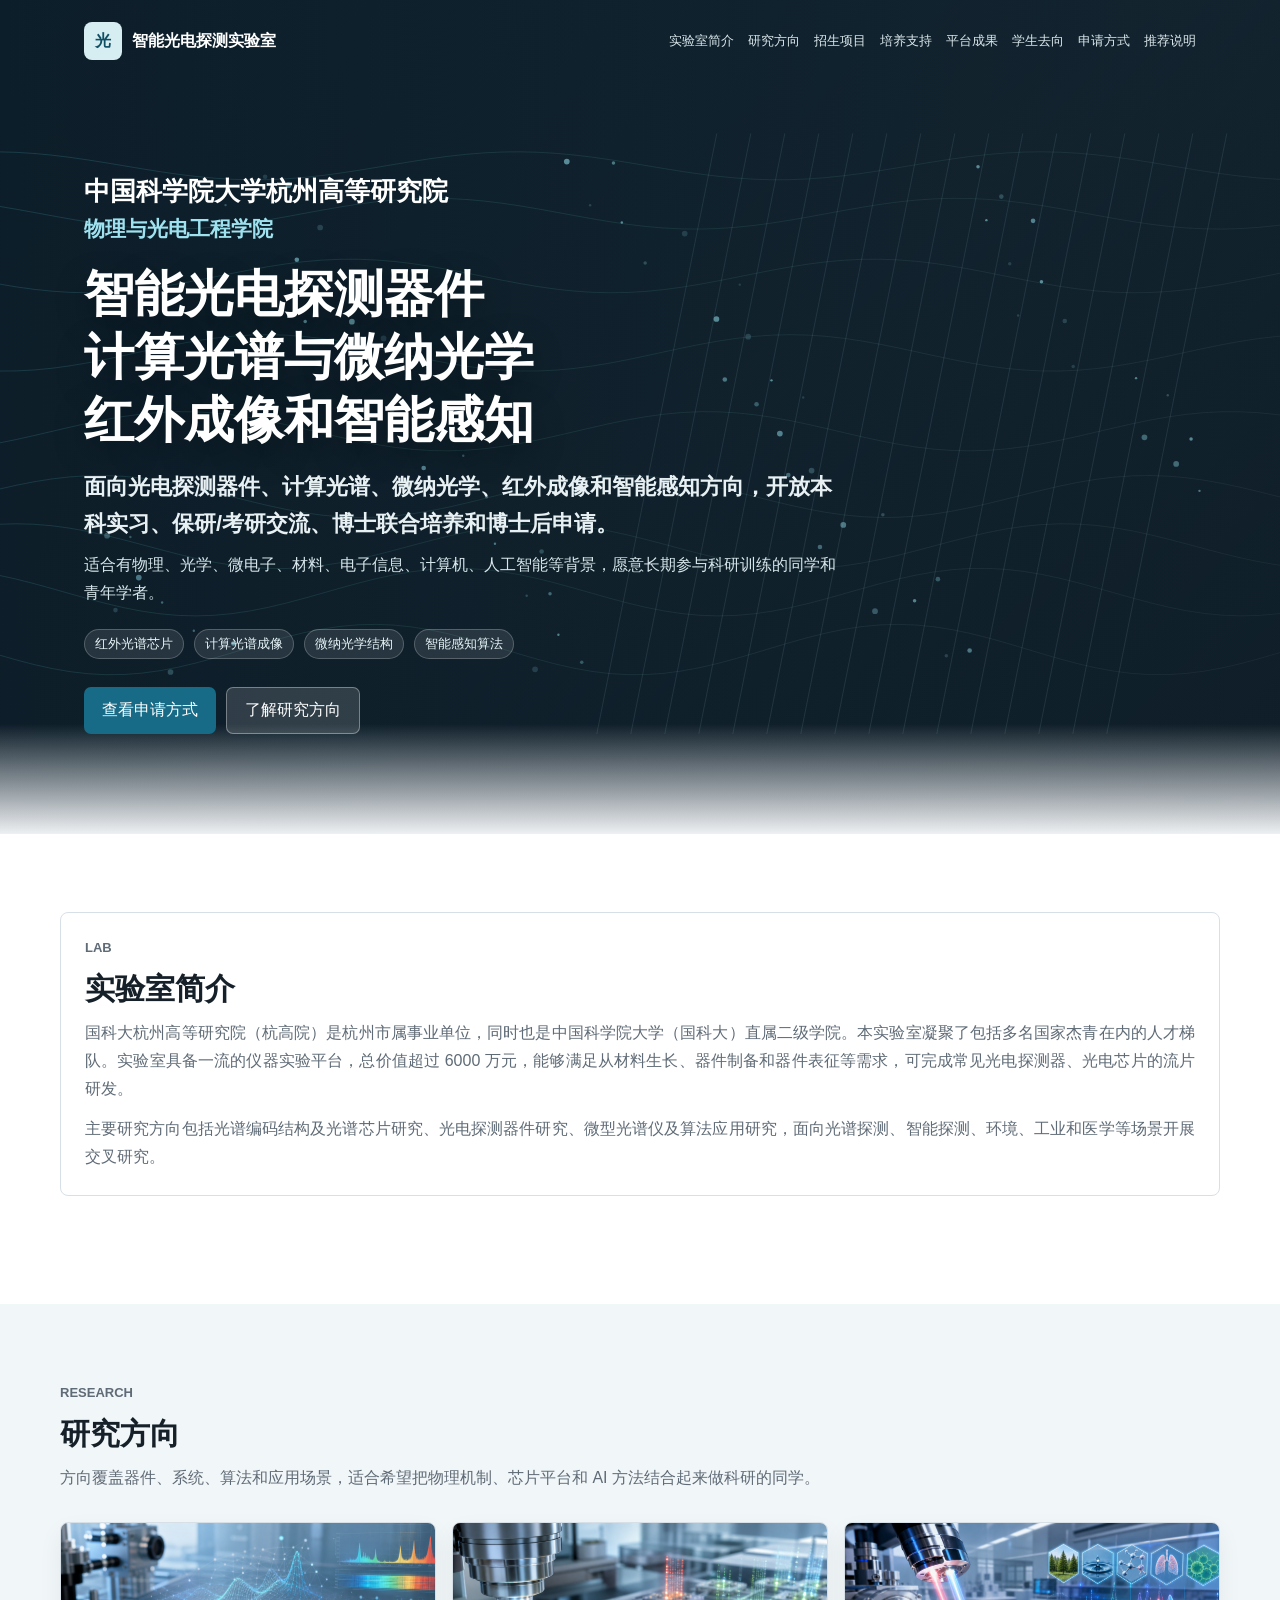
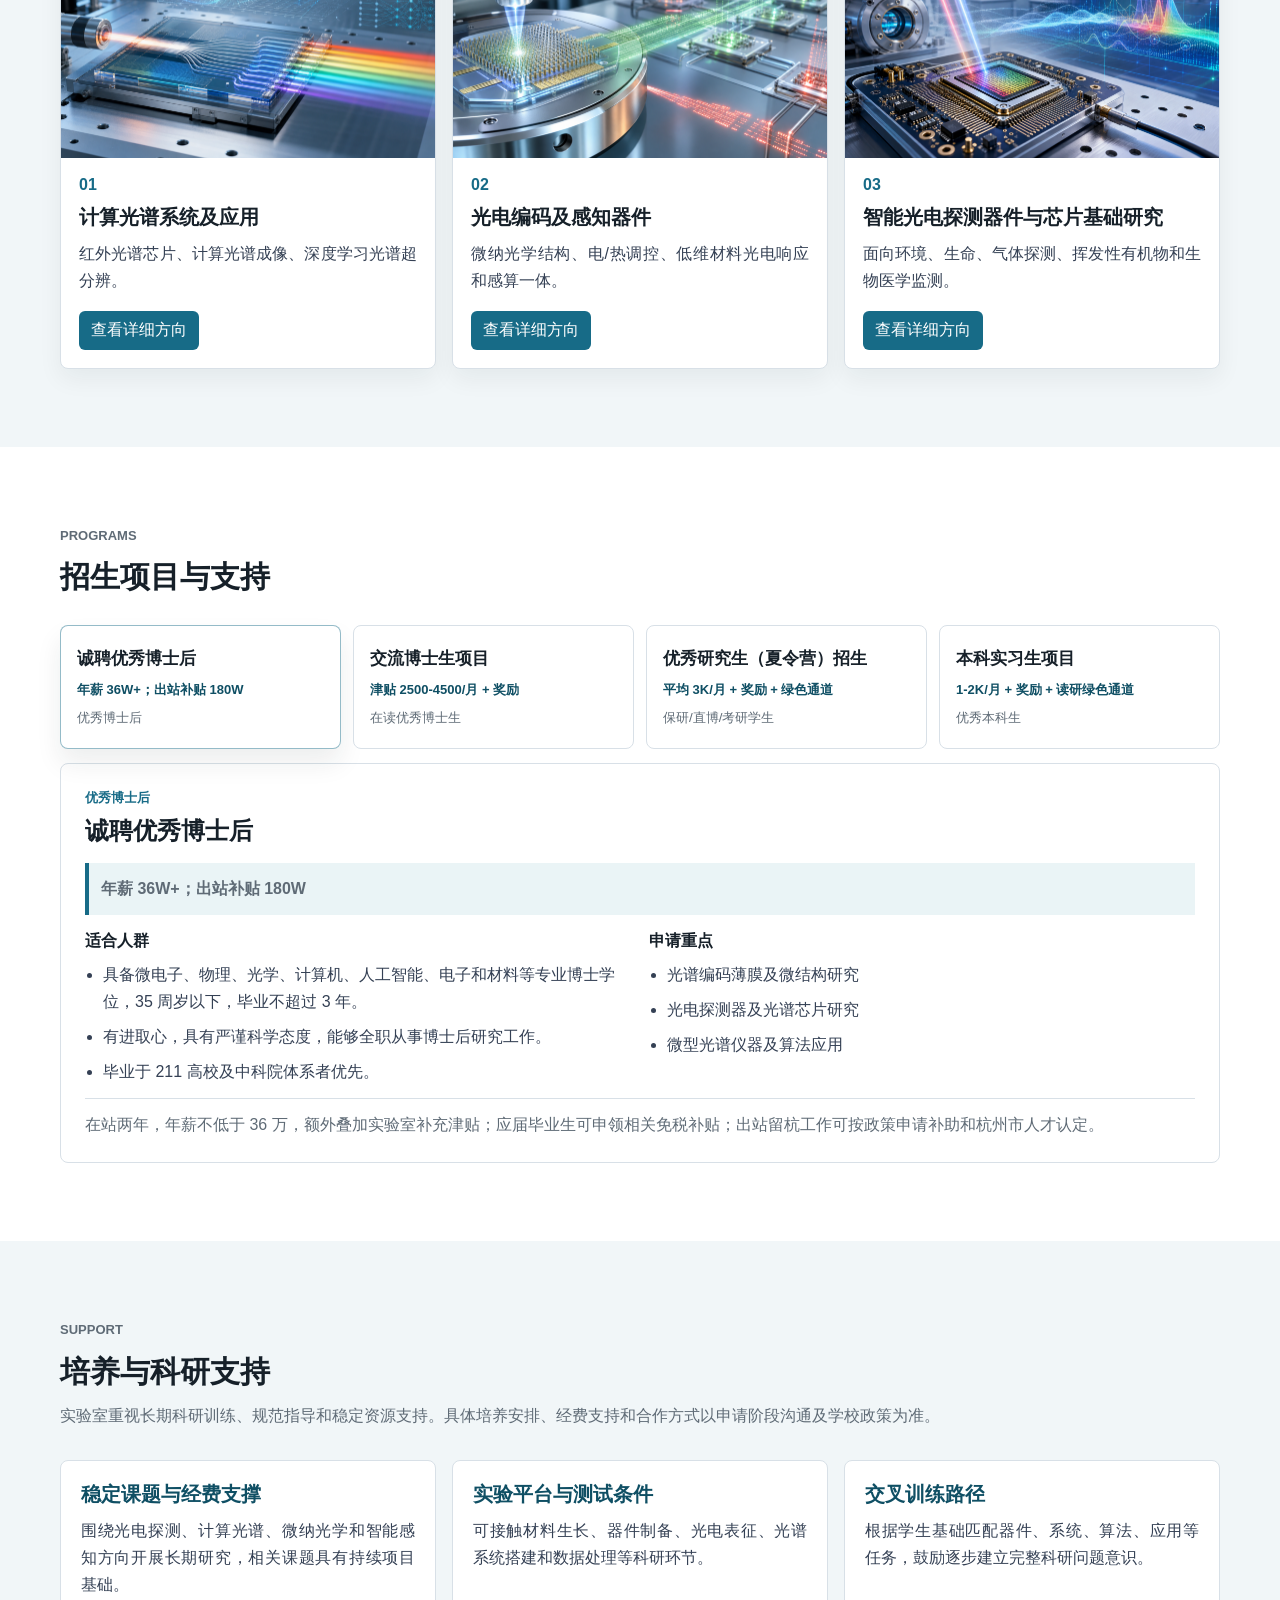
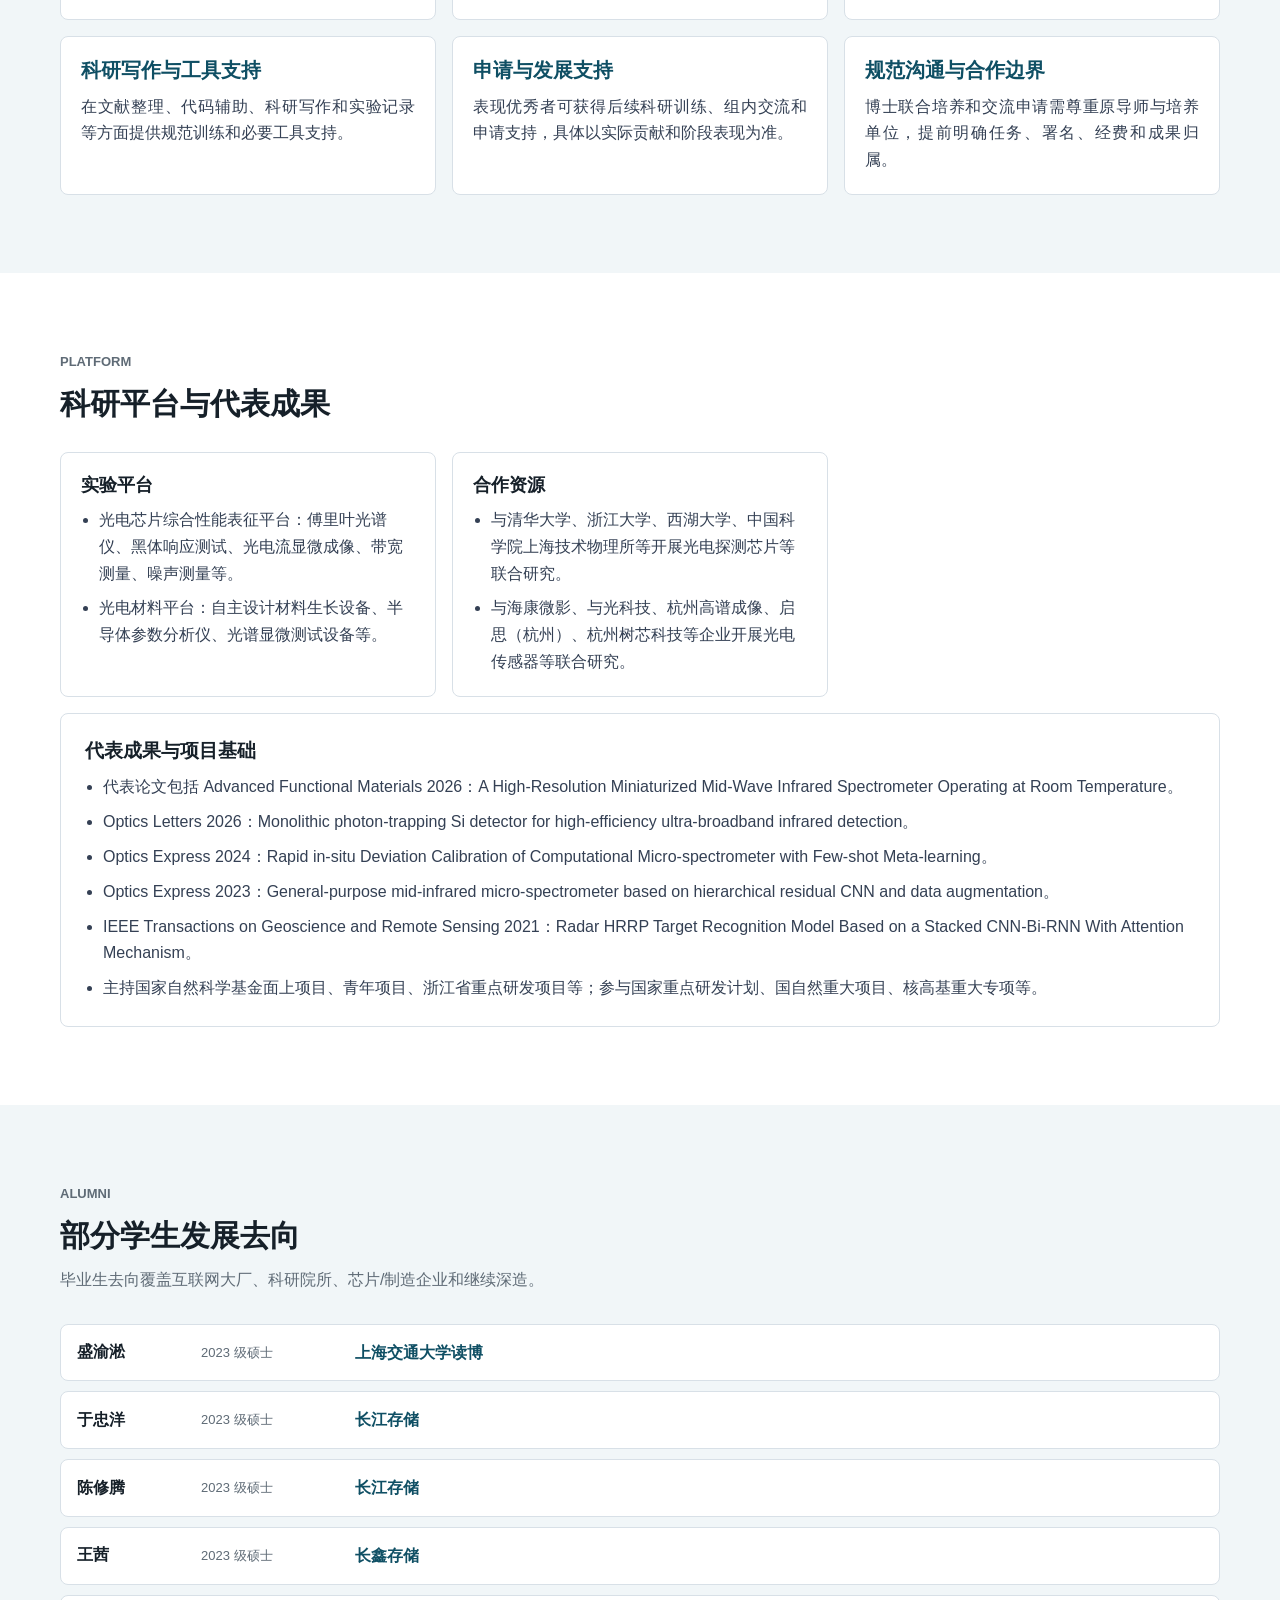
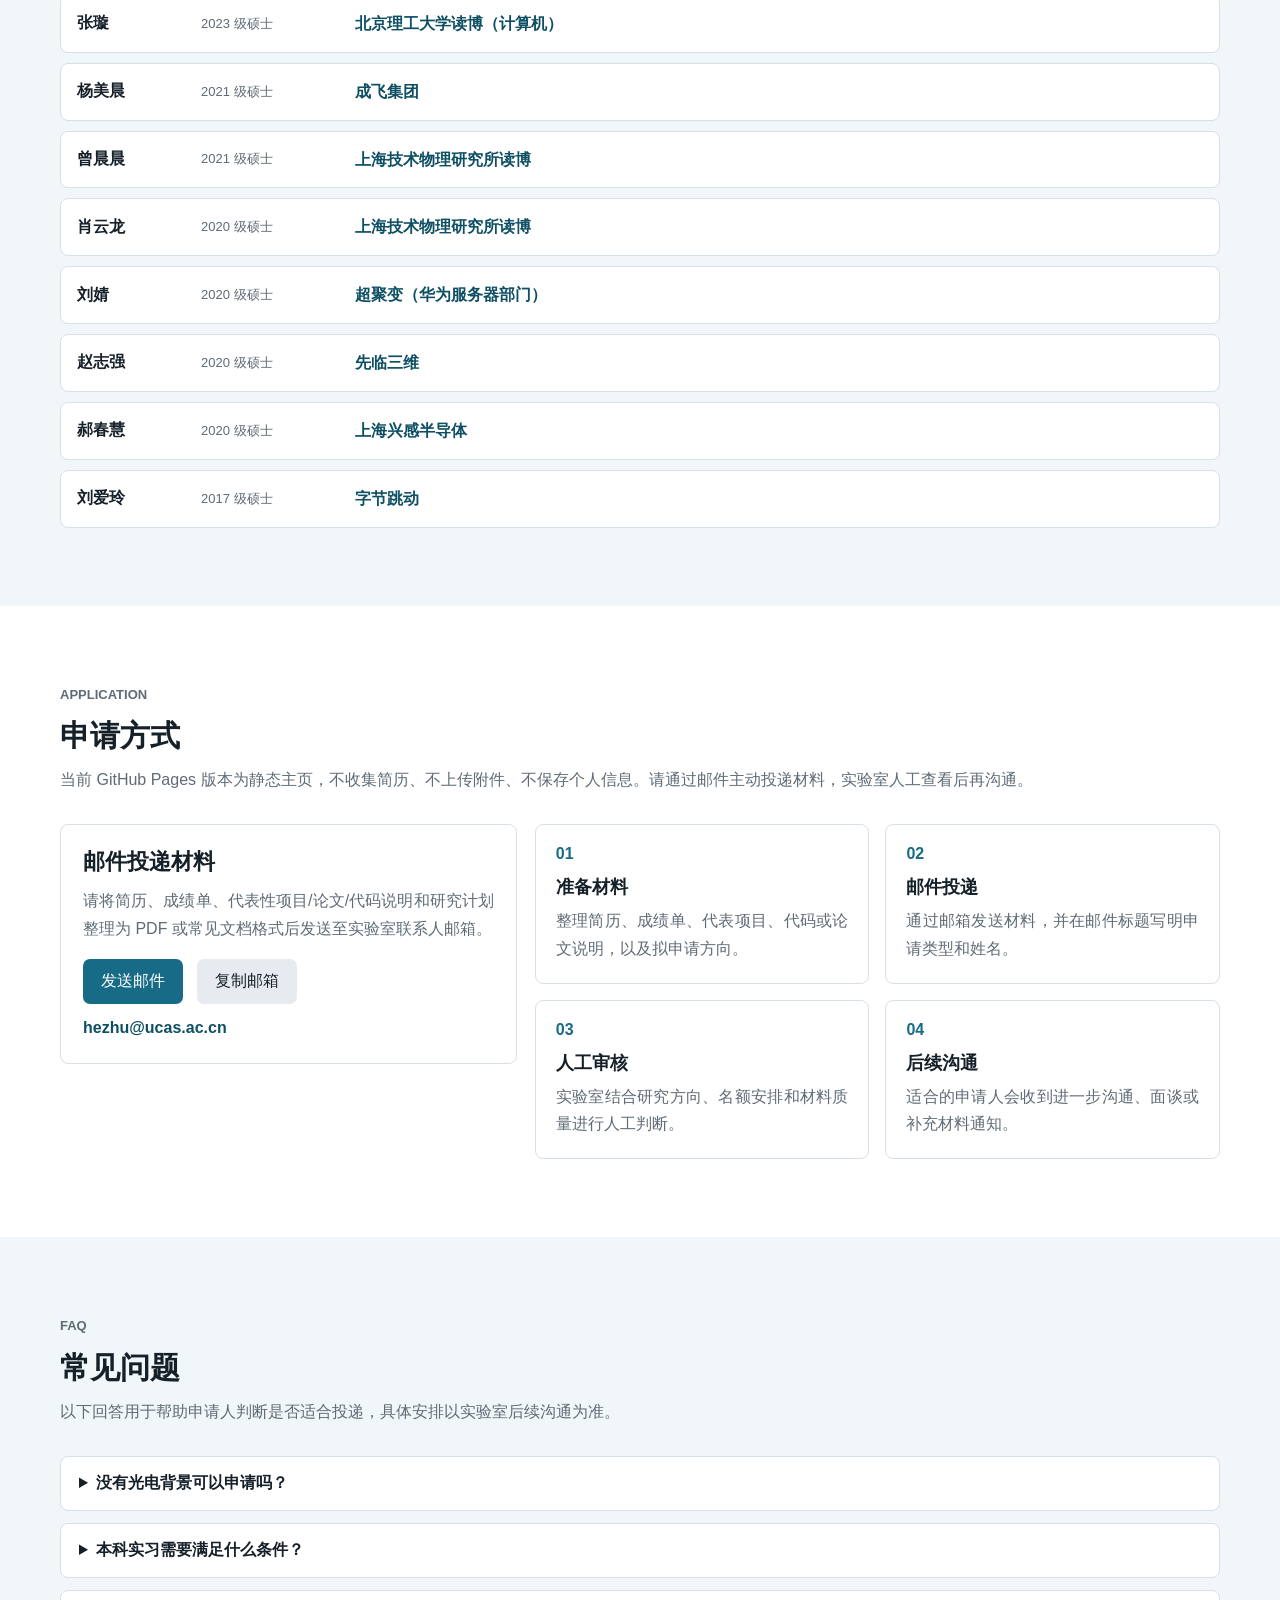
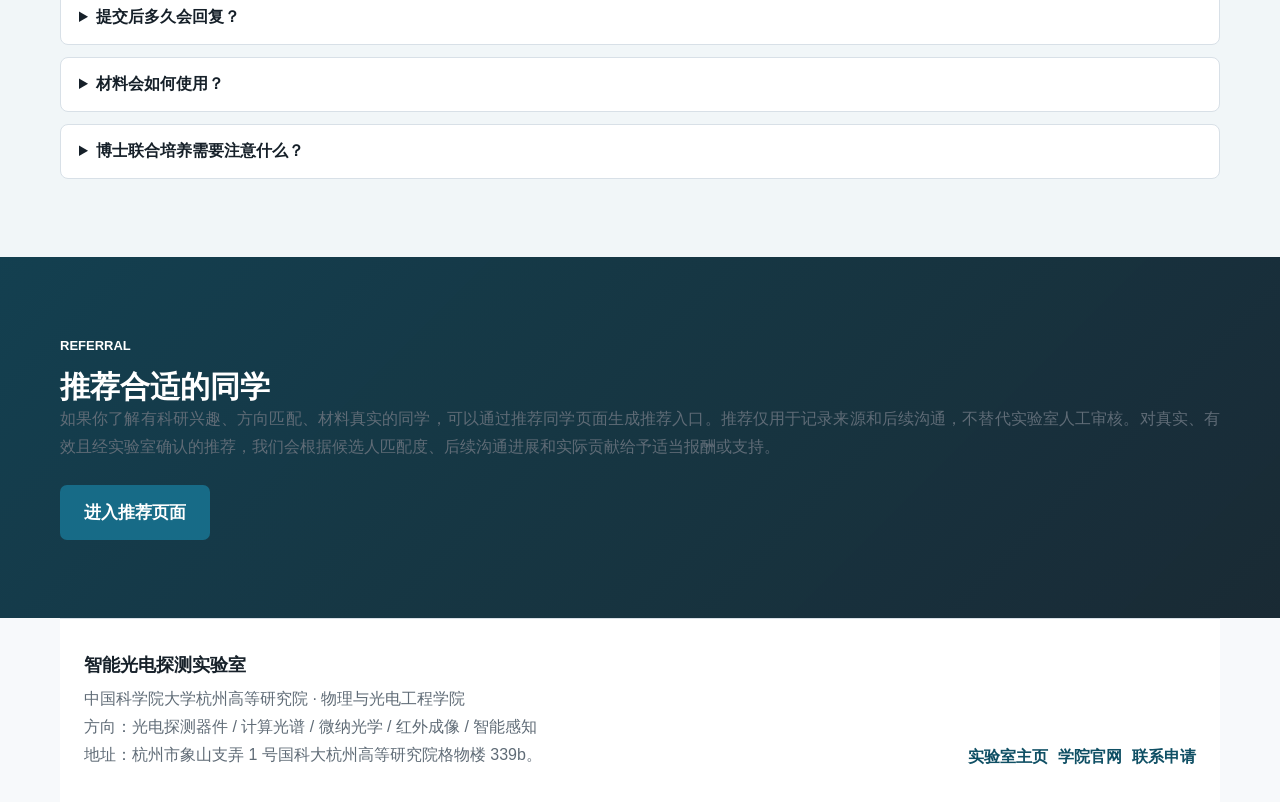
==== index.html @ 32bdb353 "Deploy site" ====
<!doctype html>
<html lang="zh-CN">

<head>
  <meta charset="utf-8" />
  <meta name="viewport" content="width=device-width, initial-scale=1" />
  <meta name="description" content="智能光电探测实验室招生与学术交流静态主页，面向光电探测器件、计算光谱、微纳光学、红外成像和智能感知方向。" />
  <title>智能光电探测实验室招生与学术交流</title>
  <link rel="stylesheet" href="./static.css" />
</head>

<body>
  <header class="hero" id="top">
    <canvas id="photonic-canvas" aria-hidden="true"></canvas>
    <nav class="nav" aria-label="主导航">
      <a class="brand" href="#top" aria-label="返回首页">
        <span class="brand-mark">光</span>
        <span>智能光电探测实验室</span>
      </a>
      <button class="nav-toggle" type="button" aria-label="展开导航" aria-expanded="false">
        <span></span><span></span><span></span>
      </button>
      <div class="nav-links" id="nav-links">
        <a href="#lab">实验室简介</a>
        <a href="#research">研究方向</a>
        <a href="#programs">招生项目</a>
        <a href="#support">培养支持</a>
        <a href="#platform">平台成果</a>
        <a href="#outcomes">学生去向</a>
        <a href="#apply">申请方式</a>
        <a href="#referral">推荐说明</a>
      </div>
    </nav>
    <section class="hero-inner">
      <p class="hero-school">中国科学院大学杭州高等研究院</p>
      <p class="hero-college">物理与光电工程学院</p>
      <h1>
        <span>智能光电探测器件</span>
        <span>计算光谱与微纳光学</span>
        <span>红外成像和智能感知</span>
      </h1>
      <p class="lead">
        面向光电探测器件、计算光谱、微纳光学、红外成像和智能感知方向，开放本科实习、保研/考研交流、博士联合培养和博士后申请。
      </p>
      <p class="hero-audience">
        适合有物理、光学、微电子、材料、电子信息、计算机、人工智能等背景，愿意长期参与科研训练的同学和青年学者。
      </p>
      <div class="hero-tags" aria-label="研究关键词">
        <span>红外光谱芯片</span>
        <span>计算光谱成像</span>
        <span>微纳光学结构</span>
        <span>智能感知算法</span>
      </div>
      <div class="hero-actions">
        <a class="primary" href="#apply">查看申请方式</a>
        <a class="secondary" href="#research">了解研究方向</a>
      </div>
    </section>
  </header>

  <main>
    <section class="page-section" id="lab">
      <div class="section-head card-head">
        <p class="eyebrow">Lab</p>
        <h2>实验室简介</h2>
        <p>
          国科大杭州高等研究院（杭高院）是杭州市属事业单位，同时也是中国科学院大学（国科大）直属二级学院。本实验室凝聚了包括多名国家杰青在内的人才梯队。实验室具备一流的仪器实验平台，总价值超过 6000
          万元，能够满足从材料生长、器件制备和器件表征等需求，可完成常见光电探测器、光电芯片的流片研发。
        </p>
        <p>
          主要研究方向包括光谱编码结构及光谱芯片研究、光电探测器件研究、微型光谱仪及算法应用研究，面向光谱探测、智能探测、环境、工业和医学等场景开展交叉研究。
        </p>
      </div>
    </section>

    <section class="page-section alt" id="research">
      <div class="section-head">
        <p class="eyebrow">Research</p>
        <h2>研究方向</h2>
        <p>方向覆盖器件、系统、算法和应用场景，适合希望把物理机制、芯片平台和 AI 方法结合起来做科研的同学。</p>
      </div>
      <div class="research-grid" id="research-grid"></div>
    </section>

    <section class="page-section" id="programs">
      <div class="section-head">
        <p class="eyebrow">Programs</p>
        <h2>招生项目与支持</h2>
      </div>
      <div class="program-tabs" id="program-tabs" role="tablist" aria-label="招生项目"></div>
      <article class="program-detail" id="program-detail"></article>
    </section>

    <section class="page-section alt" id="support">
      <div class="section-head">
        <p class="eyebrow">Support</p>
        <h2>培养与科研支持</h2>
        <p>实验室重视长期科研训练、规范指导和稳定资源支持。具体培养安排、经费支持和合作方式以申请阶段沟通及学校政策为准。</p>
      </div>
      <div class="benefit-grid" id="support-grid"></div>
    </section>

    <section class="page-section" id="platform">
      <div class="section-head">
        <p class="eyebrow">Platform</p>
        <h2>科研平台与代表成果</h2>
      </div>
      <div class="resource-layout" id="resource-list"></div>
      <article class="publication-card">
        <h3>代表成果与项目基础</h3>
        <ul id="achievement-list"></ul>
      </article>
    </section>

    <section class="page-section alt" id="outcomes">
      <div class="section-head">
        <p class="eyebrow">Alumni</p>
        <h2>部分学生发展去向</h2>
        <p>毕业生去向覆盖互联网大厂、科研院所、芯片/制造企业和继续深造。</p>
      </div>
      <div class="outcome-grid" id="outcome-list"></div>
    </section>

    <section class="page-section" id="apply">
      <div class="section-head">
        <p class="eyebrow">Application</p>
        <h2>申请方式</h2>
        <p>当前 GitHub Pages 版本为静态主页，不收集简历、不上传附件、不保存个人信息。请通过邮件主动投递材料，实验室人工查看后再沟通。</p>
      </div>
      <div class="apply-layout">
        <article class="apply-card">
          <h3>邮件投递材料</h3>
          <p>请将简历、成绩单、代表性项目/论文/代码说明和研究计划整理为 PDF 或常见文档格式后发送至实验室联系人邮箱。</p>
          <a class="primary" id="mail-link" href="mailto:hezhu@ucas.ac.cn?subject=智能光电探测实验室申请">发送邮件</a>
          <button class="secondary light" id="copy-email" type="button">复制邮箱</button>
          <p class="email-line">hezhu@ucas.ac.cn</p>
        </article>
        <div class="process-list" id="process-list"></div>
      </div>
    </section>

    <section class="page-section alt" id="faq">
      <div class="section-head">
        <p class="eyebrow">FAQ</p>
        <h2>常见问题</h2>
        <p>以下回答用于帮助申请人判断是否适合投递，具体安排以实验室后续沟通为准。</p>
      </div>
      <div class="faq-list" id="faq-list"></div>
    </section>

    <section class="page-section referral-section" id="referral">
      <div class="ambassador-layout">
        <div>
          <p class="eyebrow">Referral</p>
          <h2>推荐合适的同学</h2>
          <p>
            如果你了解有科研兴趣、方向匹配、材料真实的同学，可以通过推荐同学页面生成推荐入口。推荐仅用于记录来源和后续沟通，不替代实验室人工审核。对真实、有效且经实验室确认的推荐，我们会根据候选人匹配度、后续沟通进展和实际贡献给予适当报酬或支持。
          </p>
          <div class="ambassador-actions">
            <a class="primary ambassador-primary-link" href="./ambassador.html">进入推荐页面</a>
          </div>
        </div>
      </div>
    </section>
  </main>

  <div class="research-modal" id="research-modal" aria-hidden="true">
    <div class="modal-backdrop" data-close-modal></div>
    <article class="modal-panel" role="dialog" aria-modal="true" aria-labelledby="modal-title">
      <button class="modal-close" type="button" data-close-modal aria-label="关闭">×</button>
      <img id="modal-image" alt="" />
      <div class="modal-content">
        <p class="eyebrow">Research Detail</p>
        <h2 id="modal-title"></h2>
        <p id="modal-short"></p>
        <ul id="modal-details"></ul>
      </div>
    </article>
  </div>

  <footer class="footer">
    <div>
      <strong>智能光电探测实验室</strong>
      <p>中国科学院大学杭州高等研究院 · 物理与光电工程学院</p>
      <p>方向：光电探测器件 / 计算光谱 / 微纳光学 / 红外成像 / 智能感知</p>
      <p>地址：杭州市象山支弄 1 号国科大杭州高等研究院格物楼 339b。</p>
    </div>
    <div class="footer-links">
      <a href="https://anthonyzhu1990.github.io/" target="_blank" rel="noreferrer">实验室主页</a>
      <a href="http://hias.ucas.ac.cn/" target="_blank" rel="noreferrer">学院官网</a>
      <a href="#apply">联系申请</a>
    </div>
  </footer>

  <script src="./static.js"></script>
</body>

</html>
---- static.css ----
:root {
  --ink: #162029;
  --muted: #5f6b76;
  --line: #d8e0e7;
  --bg: #f7f9fb;
  --accent: #176b87;
  --accent-dark: #0f4f64;
  --panel: #ffffff;
  --soft: #eaf4f6;
}

* {
  box-sizing: border-box;
}

html {
  scroll-behavior: smooth;
}

body {
  margin: 0;
  color: var(--ink);
  background: var(--bg);
  font-family: "Microsoft YaHei", "Segoe UI", Arial, sans-serif;
  letter-spacing: 0;
  overflow-x: hidden;
}

a {
  color: inherit;
  text-decoration: none;
}

button {
  font: inherit;
}

input,
textarea,
select {
  font: inherit;
}

.hero {
  position: relative;
  min-height: 640px;
  overflow: hidden;
  color: #fff;
  background:
    linear-gradient(90deg, rgba(12, 28, 39, 0.94), rgba(12, 28, 39, 0.7)),
    linear-gradient(135deg, #173f52, #233642 55%, #152129);
}

.ambassador-page {
  background: #f7f9fb;
}

.ambassador-hero {
  min-height: 520px;
  color: #fff;
  background:
    linear-gradient(90deg, rgba(12, 28, 39, 0.94), rgba(12, 28, 39, 0.72)),
    url("./assets/lab/research-optoelectronic-encoding.png") center / cover;
}

.ambassador-hero-inner {
  max-width: 1160px;
  margin: 0 auto;
  padding: 96px 24px 88px;
}

.ambassador-hero-inner h1 {
  max-width: 760px;
  margin-top: 12px;
}

.ambassador-hero-inner p:not(.eyebrow) {
  max-width: 1160px;
  margin-top: 18px;
  color: #e2edf0;
  font-size: 18px;
  line-height: 1.78;
  text-align: justify;
}

#photonic-canvas {
  position: absolute;
  inset: 0;
  width: 100%;
  height: 100%;
  opacity: 0.78;
}

.hero::after {
  content: "";
  position: absolute;
  inset: auto 0 0;
  height: 110px;
  background: linear-gradient(180deg, transparent, rgba(247, 249, 251, 0.96));
  pointer-events: none;
}

.nav,
.hero-inner,
.page-section > *,
.footer {
  max-width: 1160px;
  margin-inline: auto;
}

.nav {
  position: relative;
  z-index: 2;
  display: flex;
  align-items: center;
  justify-content: space-between;
  gap: 18px;
  padding: 22px 24px;
}

.brand {
  display: inline-flex;
  align-items: center;
  gap: 10px;
  font-weight: 800;
}

.brand-mark {
  width: 38px;
  height: 38px;
  display: grid;
  place-items: center;
  border-radius: 8px;
  background: #d6edf2;
  color: var(--accent-dark);
}

.nav-links {
  display: flex;
  gap: 14px;
  color: #dbe8ec;
  font-size: 13px;
}

.nav-toggle {
  display: none;
  width: 44px;
  height: 44px;
  border: 1px solid rgba(255, 255, 255, 0.28);
  border-radius: 8px;
  background: rgba(255, 255, 255, 0.12);
  cursor: pointer;
}

.nav-toggle span {
  display: block;
  width: 20px;
  height: 2px;
  margin: 5px auto;
  border-radius: 999px;
  background: #fff;
}

.hero-inner {
  position: relative;
  z-index: 1;
  padding: 92px 24px 100px;
}

.hero-school,
.hero-college {
  margin: 0;
  font-weight: 800;
}

.hero-school {
  font-size: 26px;
}

.hero-college {
  margin-top: 6px;
  color: #9fe2ef;
  font-size: 21px;
}

h1,
h2,
h3,
p {
  margin: 0;
}

h1 {
  display: grid;
  gap: 8px;
  max-width: 980px;
  margin-top: 24px;
  color: #fff;
  font-size: 50px;
  line-height: 1.1;
  font-weight: 900;
  text-shadow: 0 12px 34px rgba(0, 0, 0, 0.32);
}

.lead {
  max-width: 760px;
  margin-top: 20px;
  color: #e7f0f3;
  font-size: 22px;
  font-weight: 800;
  line-height: 1.7;
}

.hero-audience {
  max-width: 760px;
  margin-top: 8px;
  color: #d8e7eb;
  font-size: 16px;
  line-height: 1.75;
}

.hero-tags,
.hero-actions,
.footer-links {
  display: flex;
  flex-wrap: wrap;
  gap: 10px;
}

.hero-tags {
  margin-top: 22px;
}

.hero-tags span {
  min-height: 30px;
  padding: 5px 10px;
  border: 1px solid rgba(255, 255, 255, 0.22);
  border-radius: 999px;
  background: rgba(255, 255, 255, 0.1);
  color: #e8f5f8;
  font-size: 13px;
}

.hero-actions {
  margin-top: 28px;
}

.primary,
.secondary {
  display: inline-flex;
  align-items: center;
  justify-content: center;
  min-height: 44px;
  border: 0;
  border-radius: 7px;
  padding: 12px 18px;
  cursor: pointer;
}

.primary {
  background: var(--accent);
  color: #fff;
}

.primary:hover {
  background: var(--accent-dark);
}

.secondary {
  border: 1px solid rgba(255, 255, 255, 0.35);
  background: rgba(255, 255, 255, 0.14);
  color: #fff;
}

.secondary.light {
  border: 0;
  background: #e7ebef;
  color: var(--ink);
}

.page-section {
  padding: 78px 24px;
  background: #fff;
}

.page-section.alt {
  background: #f1f6f8;
}

.section-head {
  margin-bottom: 30px;
}

.section-head p,
.page-section p,
.footer p {
  color: var(--muted);
  line-height: 1.74;
  text-align: justify;
  text-justify: inter-ideograph;
}

.form-hint {
  color: var(--muted);
  font-size: 13px;
  font-weight: 500;
}

.card-head {
  padding: 24px;
  border: 1px solid var(--line);
  border-radius: 8px;
  background: #fff;
}

.card-head p + p {
  margin-top: 12px;
}

.eyebrow {
  margin-bottom: 12px;
  color: var(--accent);
  font-size: 13px;
  font-weight: 800;
  text-transform: uppercase;
}

h2 {
  font-size: 30px;
  line-height: 1.2;
}

.section-head h2 + p {
  margin-top: 12px;
}

.research-grid,
.benefit-grid,
.resource-layout,
.referral-grid,
.ambassador-principles,
.privilege-grid {
  display: grid;
  grid-template-columns: repeat(3, minmax(0, 1fr));
  gap: 16px;
}

.research-card,
.benefit-grid article,
.resource-layout article,
.outcome-grid article,
.process-list article,
.referral-grid article,
.ambassador-principles article,
.privilege-grid article,
.apply-card,
.publication-card,
.program-detail,
.faq-list details {
  border: 1px solid var(--line);
  border-radius: 8px;
  background: #fff;
  transition: transform 180ms ease, border-color 180ms ease, box-shadow 180ms ease;
}

.research-card:hover,
.research-card:focus,
.benefit-grid article:hover,
.resource-layout article:hover,
.outcome-grid article:hover,
.process-list article:hover,
.referral-grid article:hover,
.ambassador-principles article:hover,
.privilege-grid article:hover,
.apply-card:hover,
.publication-card:hover,
.program-detail:hover,
.faq-list details:hover {
  transform: translateY(-4px);
  border-color: rgba(23, 107, 135, 0.42);
  box-shadow: 0 16px 34px rgba(22, 32, 41, 0.08);
}

.research-card {
  min-height: 420px;
  overflow: hidden;
  cursor: pointer;
  box-shadow: 0 10px 24px rgba(22, 32, 41, 0.06);
}

.research-card img {
  width: 100%;
  height: 235px;
  display: block;
  object-fit: cover;
  background: #e8eef2;
}

.research-card div {
  padding: 18px;
}

.research-card span {
  display: block;
  margin-bottom: 10px;
  color: var(--accent);
  font-weight: 900;
}

.research-card h3,
.benefit-grid strong {
  margin-bottom: 10px;
  font-size: 20px;
  line-height: 1.35;
}

.research-card p,
.benefit-grid p,
.resource-layout li,
.publication-card li,
.program-detail li,
.program-note,
.faq-list p,
.referral-grid p {
  color: #344054;
  line-height: 1.68;
}

.research-card button {
  margin-top: 16px;
  border: 0;
  border-radius: 6px;
  padding: 9px 12px;
  background: var(--accent);
  color: #fff;
  cursor: pointer;
}

.program-tabs {
  display: grid;
  grid-template-columns: repeat(4, minmax(0, 1fr));
  gap: 12px;
  margin-bottom: 14px;
}

.program-tabs button {
  min-height: 124px;
  border: 1px solid var(--line);
  border-radius: 8px;
  padding: 16px;
  background: #fff;
  color: var(--ink);
  text-align: left;
  cursor: pointer;
}

.program-tabs button:hover,
.program-tabs button.active {
  border-color: rgba(23, 107, 135, 0.46);
  box-shadow: 0 14px 26px rgba(22, 32, 41, 0.08);
}

.program-tabs span,
.program-tabs strong,
.program-tabs small {
  display: block;
}

.program-tabs span {
  margin-bottom: 10px;
  font-size: 17px;
  font-weight: 900;
  line-height: 1.35;
}

.program-tabs strong {
  color: var(--accent-dark);
  font-size: 13px;
  line-height: 1.45;
}

.program-tabs small {
  margin-top: 8px;
  color: var(--muted);
  line-height: 1.45;
}

.program-detail {
  padding: 24px;
}

.program-detail-main span {
  display: inline-flex;
  margin-bottom: 8px;
  color: var(--accent);
  font-size: 13px;
  font-weight: 900;
}

.program-detail-main h3 {
  font-size: 24px;
}

.program-stipend {
  margin: 16px 0;
  padding: 12px;
  border-left: 4px solid var(--accent);
  background: var(--soft);
  color: var(--accent-dark);
  font-weight: 900;
}

.program-detail-grid {
  display: grid;
  grid-template-columns: repeat(2, minmax(0, 1fr));
  gap: 18px;
}

.program-detail ul,
.resource-layout ul,
.publication-card ul {
  display: grid;
  gap: 8px;
  margin: 10px 0 0;
  padding-left: 18px;
}

.program-note {
  margin-top: 12px;
  padding-top: 12px;
  border-top: 1px solid var(--line);
}

.benefit-grid article,
.resource-layout article,
.referral-grid article {
  padding: 20px;
}

.benefit-grid strong,
.referral-grid strong,
.ambassador-principles strong,
.privilege-grid h3 {
  display: block;
  color: var(--accent-dark);
}

.ambassador-principles article,
.privilege-grid article {
  padding: 20px;
}

.ambassador-principles {
  grid-template-columns: repeat(4, minmax(0, 1fr));
}

.ambassador-principles p,
.privilege-grid p {
  color: var(--muted);
  line-height: 1.7;
}

.privilege-grid {
  grid-template-columns: repeat(2, minmax(0, 1fr));
}

.privilege-grid span {
  display: inline-flex;
  align-items: center;
  min-height: 28px;
  margin-bottom: 14px;
  padding: 4px 10px;
  border-radius: 999px;
  background: #e5f3f6;
  color: var(--accent-dark);
  font-weight: 800;
}

.resource-layout {
  grid-template-columns: repeat(3, minmax(0, 1fr));
}

.resource-layout h3 {
  margin-bottom: 10px;
  font-size: 18px;
}

.publication-card {
  margin-top: 16px;
  padding: 24px;
}

.outcome-grid {
  display: grid;
  grid-template-columns: 1fr;
  gap: 10px;
}

.outcome-grid article {
  display: grid;
  grid-template-columns: 110px 140px 1fr;
  gap: 14px;
  align-items: center;
  padding: 14px 16px;
}

.outcome-grid strong,
.outcome-grid span,
.outcome-grid p {
  display: block;
  margin: 0;
}

.outcome-grid span {
  color: var(--muted);
  font-size: 13px;
}

.outcome-grid p {
  color: var(--accent-dark);
  font-weight: 800;
}

.apply-layout {
  display: grid;
  grid-template-columns: minmax(280px, 0.8fr) minmax(0, 1.2fr);
  gap: 18px;
  align-items: start;
}

.apply-card {
  padding: 22px;
}

.apply-card h3 {
  font-size: 22px;
}

.apply-card p {
  margin-top: 10px;
}

.apply-card .primary,
.apply-card .secondary {
  margin-top: 16px;
  margin-right: 10px;
}

.email-line {
  color: var(--accent-dark) !important;
  font-weight: 900;
}

.process-list {
  display: grid;
  grid-template-columns: repeat(2, minmax(0, 1fr));
  gap: 16px;
}

.intro-strip {
  display: grid;
  grid-template-columns: repeat(3, minmax(0, 1fr));
  gap: 16px;
}

.process-list article,
.intro-strip article {
  min-height: 138px;
  padding: 20px;
}

.process-list span,
.intro-strip span {
  display: block;
  margin-bottom: 12px;
  color: var(--accent);
  font-weight: 900;
}

.process-list strong,
.intro-strip strong {
  display: block;
  margin-bottom: 8px;
  font-size: 18px;
}

.intro-strip article {
  border: 1px solid var(--line);
  border-radius: 8px;
  background: #fff;
}

.faq-list {
  display: grid;
  gap: 12px;
}

.faq-list summary {
  min-height: 52px;
  padding: 16px 18px;
  color: var(--ink);
  font-weight: 900;
  cursor: pointer;
}

.faq-list p {
  padding: 0 18px 18px;
}

.referral-section {
  color: #fff;
  background:
    linear-gradient(135deg, rgba(19, 64, 80, 0.96), rgba(25, 42, 52, 0.98)),
    linear-gradient(90deg, #173f52, #253847);
}

.ambassador-layout {
  display: grid;
  grid-template-columns: minmax(0, 1fr);
  gap: 28px;
  align-items: center;
}

.ambassador-actions {
  display: flex;
  flex-wrap: wrap;
  gap: 12px;
  margin-top: 24px;
}

.ambassador-primary-link {
  padding: 16px 24px;
  font-size: 17px;
  font-weight: 900;
}

.referral-section .eyebrow,
.referral-section h2 {
  color: #fff;
}

.referral-section .section-head p,
.compliance-note {
  color: #dce9ed;
}

.reward-detail-section {
  background: #f1f6f8;
}

.reward-table {
  overflow: hidden;
  border: 1px solid #d8e2e8;
  border-radius: 8px;
  background: #fff;
}

.reward-row {
  display: grid;
  grid-template-columns: 0.7fr 1.5fr 1fr;
  border-top: 1px solid #d8e2e8;
}

.reward-row:first-child {
  border-top: 0;
}

.reward-row > * {
  min-width: 0;
  padding: 18px;
  border-left: 1px solid #d8e2e8;
  line-height: 1.75;
}

.reward-row > *:first-child {
  border-left: 0;
}

.reward-head {
  background: #173f52;
  color: #fff;
  font-weight: 800;
}

.reward-row strong {
  color: var(--accent-dark);
  font-size: 17px;
}

.reward-row p {
  color: #3a4650;
}

.referral-link-box {
  display: grid;
  grid-template-columns: minmax(0, 0.8fr) minmax(0, 1.2fr);
  gap: 22px;
  margin-top: 26px;
  padding: 22px;
  border: 1px solid #cddbe2;
  border-radius: 8px;
  background: #fff;
}

.referral-link-box h3 {
  margin-top: 6px;
  font-size: 22px;
}

.referral-link-box p:not(.eyebrow) {
  margin-top: 10px;
  color: var(--muted);
  line-height: 1.75;
}

.referral-link-form {
  display: grid;
  grid-template-columns: repeat(2, minmax(0, 1fr));
  gap: 12px;
}

.wide {
  grid-column: 1 / -1;
}

label {
  display: grid;
  gap: 8px;
  color: #344054;
  font-weight: 800;
}

input {
  width: 100%;
  border: 1px solid #cfd8e2;
  border-radius: 7px;
  padding: 11px 12px;
  color: var(--ink);
  background: #fff;
  outline: none;
}

input:focus {
  border-color: var(--accent);
  box-shadow: 0 0 0 3px rgba(23, 107, 135, 0.14);
}

.standalone-note {
  max-width: 1160px;
  margin-top: 0;
  padding: 16px 18px 16px 20px;
  border-left: 5px solid var(--accent);
  border-radius: 0 8px 8px 0;
  background: linear-gradient(90deg, rgba(31, 124, 145, 0.11), rgba(31, 124, 145, 0.035));
  color: #1f2937;
  font-size: 17px;
  font-weight: 900;
  line-height: 1.8;
}

.compliance-note {
  margin-top: 22px;
  padding: 16px 18px;
  border-left: 5px solid #9fe2ef;
  border-radius: 0 8px 8px 0;
  background: rgba(255, 255, 255, 0.08);
  font-weight: 800;
}

.research-modal {
  position: fixed;
  inset: 0;
  z-index: 50;
  display: none;
  align-items: center;
  justify-content: center;
  padding: 28px;
}

.research-modal.active {
  display: flex;
}

.modal-backdrop {
  position: absolute;
  inset: 0;
  background: rgba(4, 12, 18, 0.76);
  backdrop-filter: blur(8px);
}

.modal-panel {
  position: relative;
  z-index: 1;
  width: min(1080px, 94vw);
  max-height: min(760px, 90vh);
  display: grid;
  grid-template-columns: minmax(0, 1.1fr) minmax(0, 0.9fr);
  overflow: hidden;
  border: 1px solid rgba(255, 255, 255, 0.22);
  border-radius: 10px;
  background: #fff;
  box-shadow: 0 34px 90px rgba(0, 0, 0, 0.35);
}

.modal-panel img {
  width: 100%;
  height: 100%;
  min-height: 520px;
  object-fit: contain;
  background: #e8eef2;
}

.modal-content {
  overflow: auto;
  padding: 34px;
}

.modal-content h2 {
  margin-bottom: 12px;
}

.modal-content p {
  color: #344054;
  line-height: 1.72;
  margin-bottom: 18px;
}

.modal-content ul {
  display: grid;
  gap: 12px;
  margin: 0;
  padding-left: 18px;
  color: #263442;
  line-height: 1.68;
}

.modal-close {
  position: absolute;
  top: 12px;
  right: 12px;
  z-index: 2;
  width: 38px;
  height: 38px;
  border: 0;
  border-radius: 50%;
  background: rgba(15, 31, 42, 0.85);
  color: #fff;
  font-size: 24px;
  cursor: pointer;
}

body.modal-open {
  overflow: hidden;
}

.footer {
  display: grid;
  grid-template-columns: minmax(0, 1.3fr) minmax(260px, 0.7fr);
  gap: 20px;
  padding: 34px 24px;
  border-top: 1px solid var(--line);
  color: var(--muted);
  background: #fff;
  align-items: end;
}

.footer strong {
  display: block;
  margin-bottom: 8px;
  color: var(--ink);
  font-size: 18px;
}

.footer-links {
  justify-content: flex-end;
}

.footer a {
  color: var(--accent-dark);
  font-weight: 800;
}

@media (max-width: 920px) {
  .nav {
    flex-wrap: wrap;
  }

  .nav-toggle {
    display: inline-block;
    margin-left: auto;
  }

  .nav-links {
    display: none;
    width: 100%;
    flex-direction: column;
    gap: 8px;
    padding: 12px;
    border: 1px solid rgba(255, 255, 255, 0.18);
    border-radius: 8px;
    background: rgba(12, 28, 39, 0.94);
  }

  .nav-open .nav-links {
    display: flex;
  }

  .nav-links a {
    min-height: 44px;
    display: flex;
    align-items: center;
  }

  h1 {
    max-width: 10.8em;
    font-size: 32px;
    line-height: 1.16;
    word-break: break-all;
  }

  .lead {
    max-width: 420px;
    font-size: 18px;
    word-break: break-all;
  }

  .research-grid,
  .benefit-grid,
  .resource-layout,
  .program-tabs,
  .program-detail-grid,
  .apply-layout,
  .process-list,
  .intro-strip,
  .referral-grid,
  .ambassador-principles,
  .privilege-grid,
  .reward-row,
  .referral-link-box,
  .referral-link-form,
  .footer {
    grid-template-columns: 1fr;
  }

  .reward-row > * {
    border-left: 0;
    border-top: 1px solid #d8e2e8;
  }

  .reward-row > *:first-child {
    border-top: 0;
  }

  .reward-head {
    display: none;
  }

  .outcome-grid article {
    grid-template-columns: 1fr;
    gap: 4px;
  }

  .modal-panel {
    grid-template-columns: 1fr;
    width: calc(100vw - 24px);
    max-width: calc(100vw - 24px);
    max-height: 88vh;
  }

  .modal-panel img {
    min-height: 0;
  }

  .footer-links {
    justify-content: flex-start;
  }
}

@media (max-width: 560px) {
  .hero {
    min-height: 600px;
  }

  .hero-inner {
    padding-top: 54px;
  }

  .hero-school {
    font-size: 16px;
  }

  .hero-college,
  .hero-audience {
    font-size: 14px;
  }

  h1 {
    font-size: 30px;
  }

  .page-section {
    padding: 54px 16px;
  }

  .program-tabs button {
    min-height: auto;
  }
}
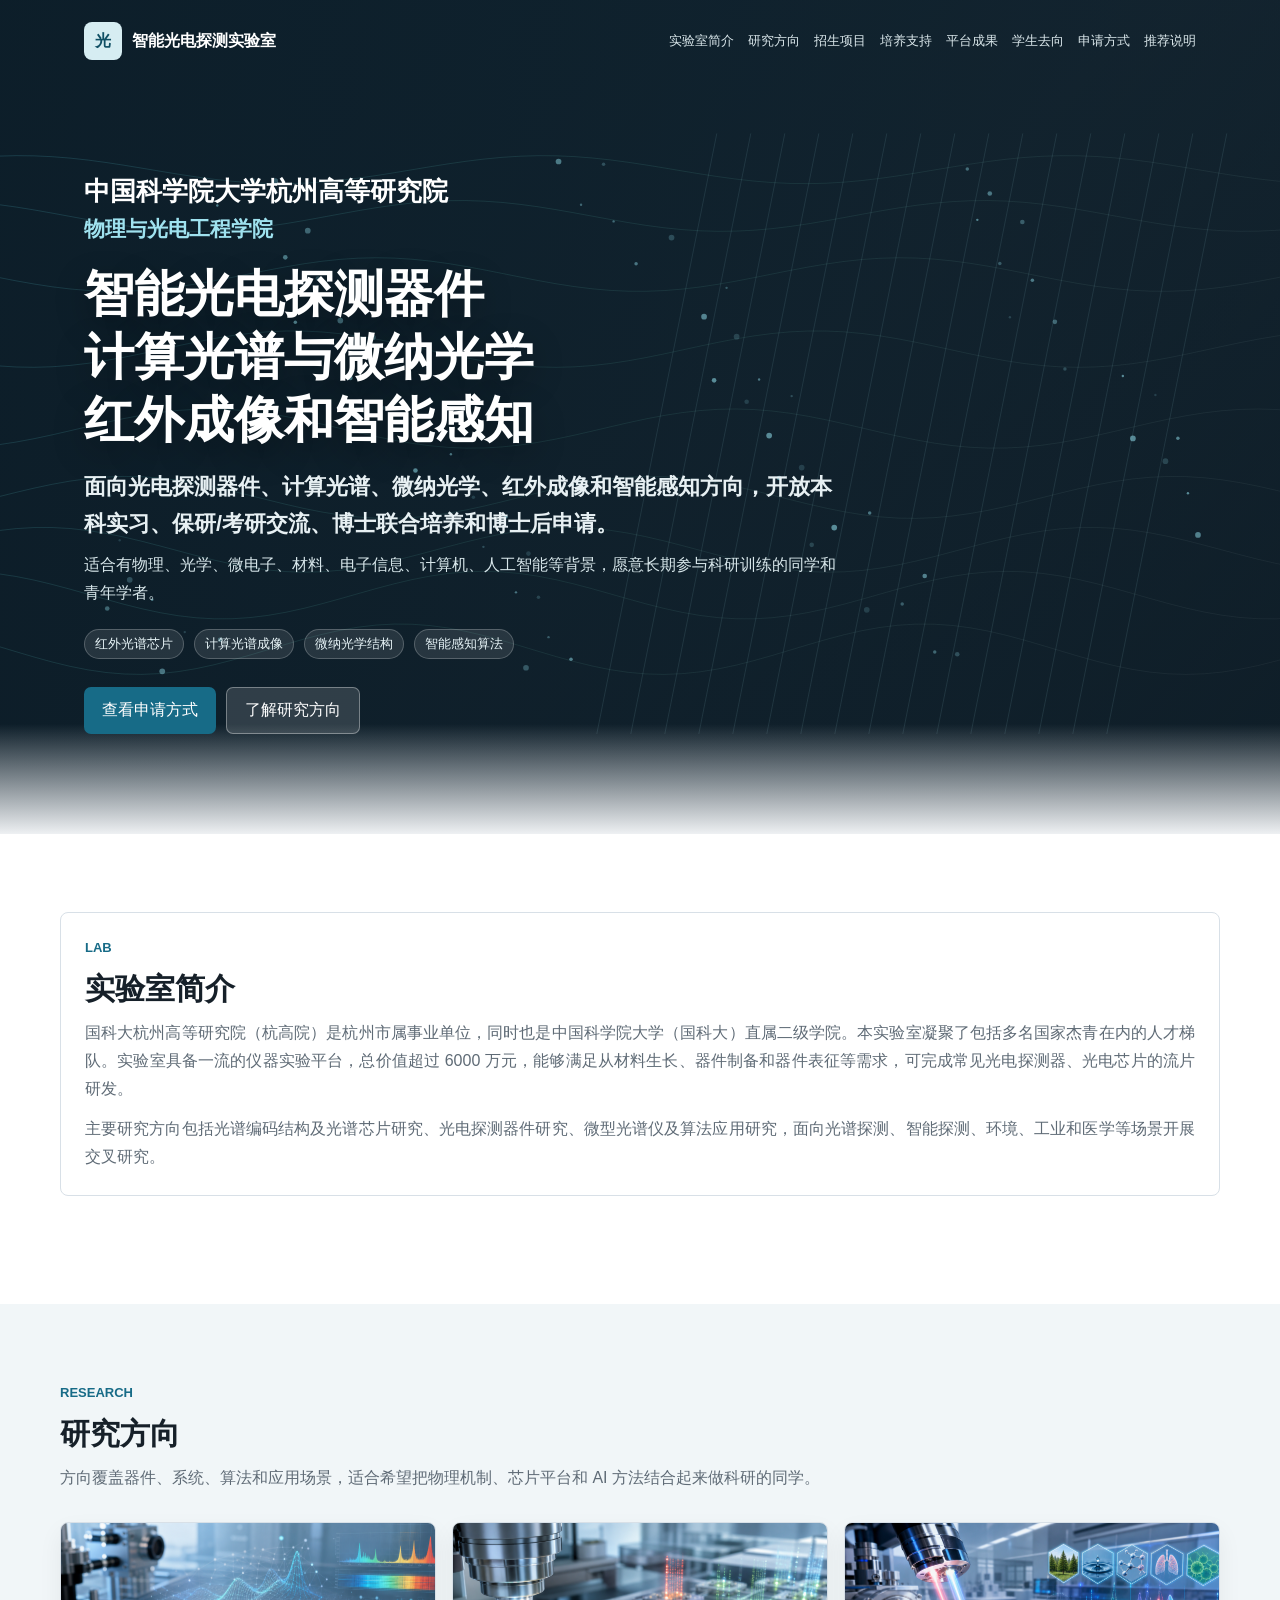
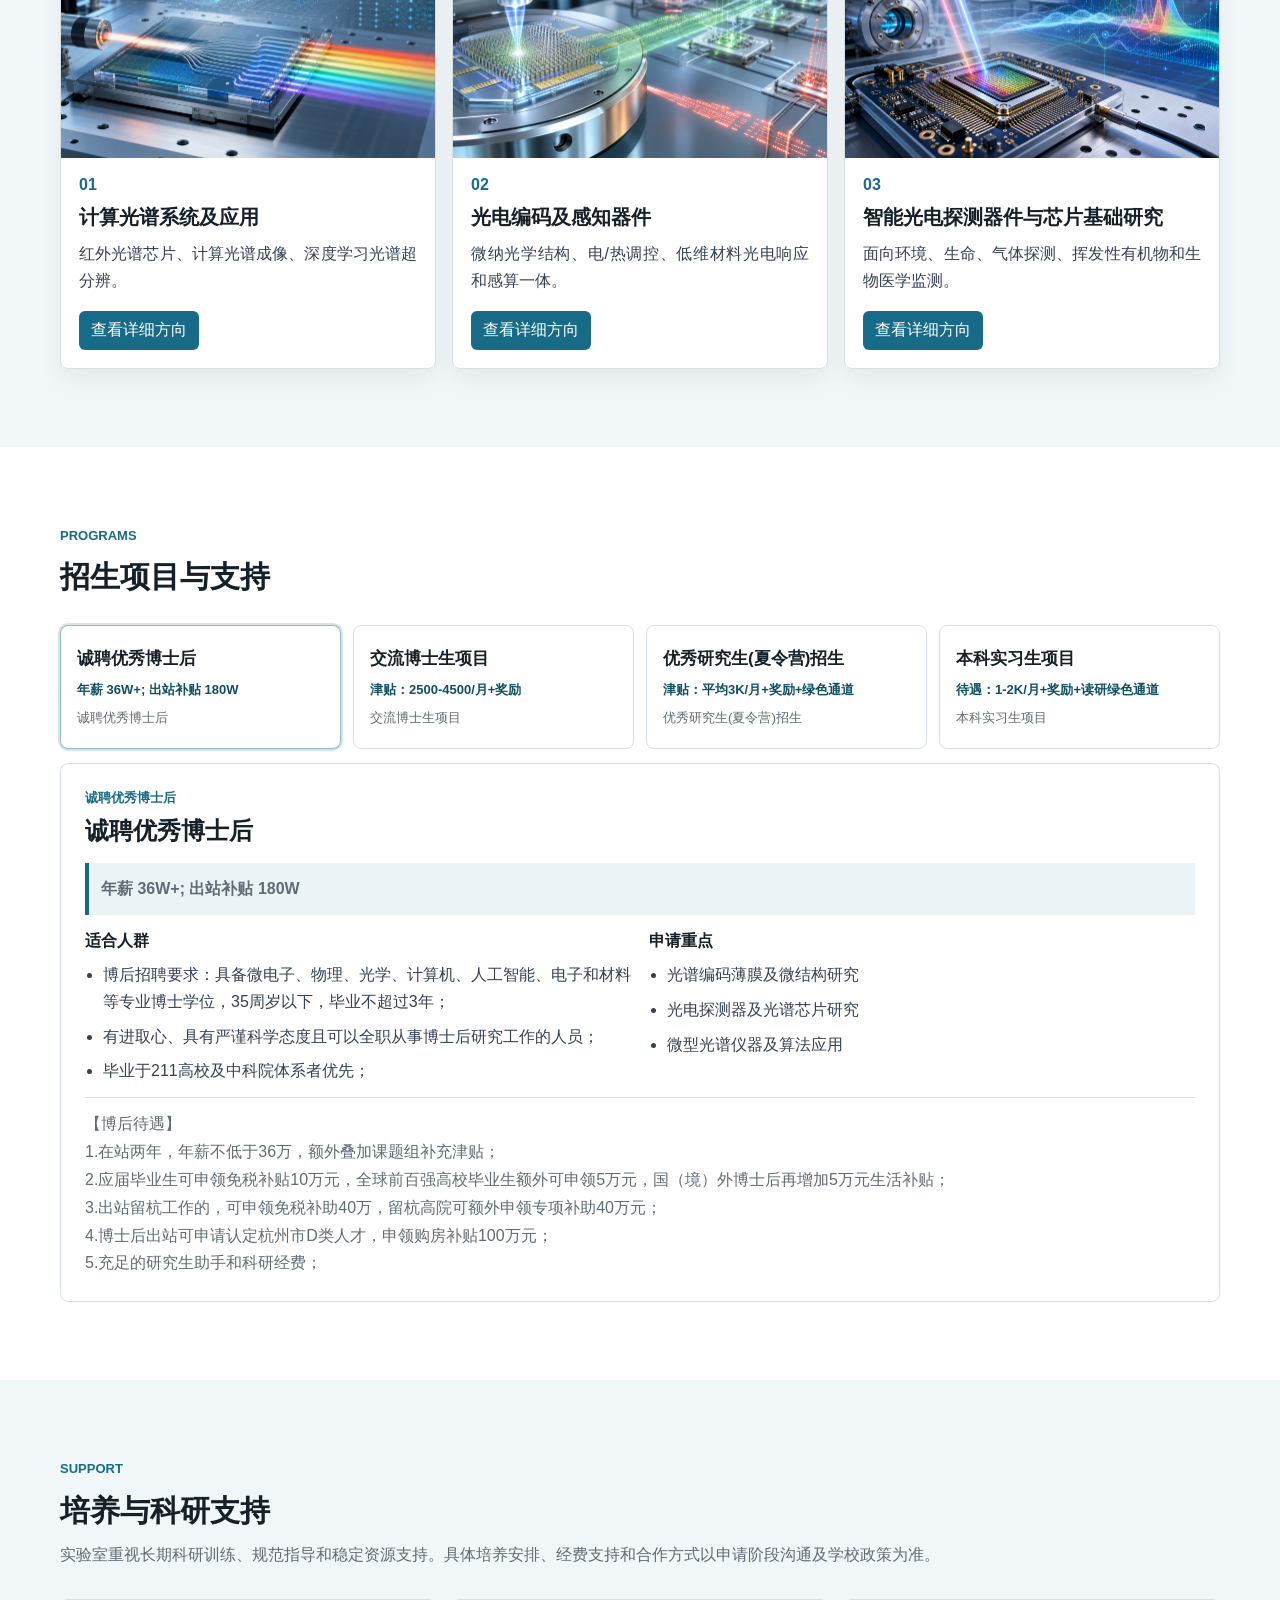
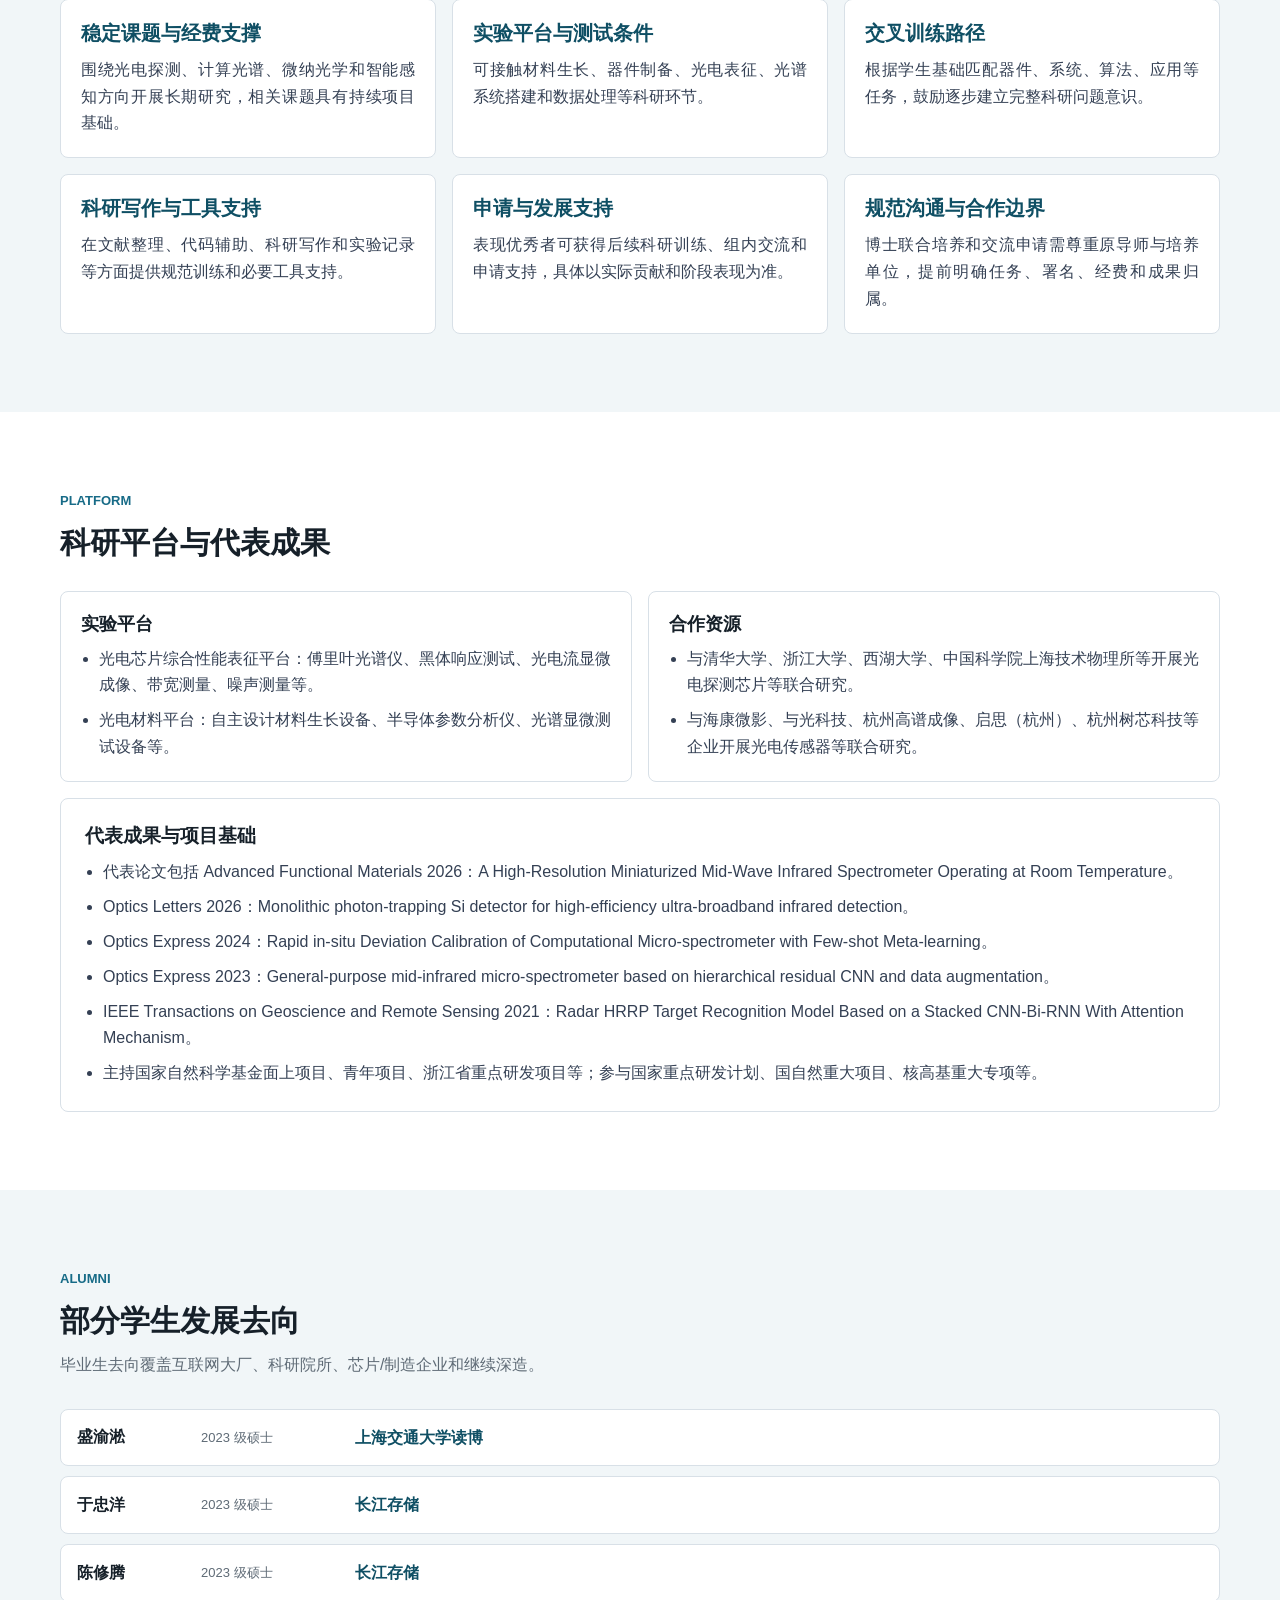
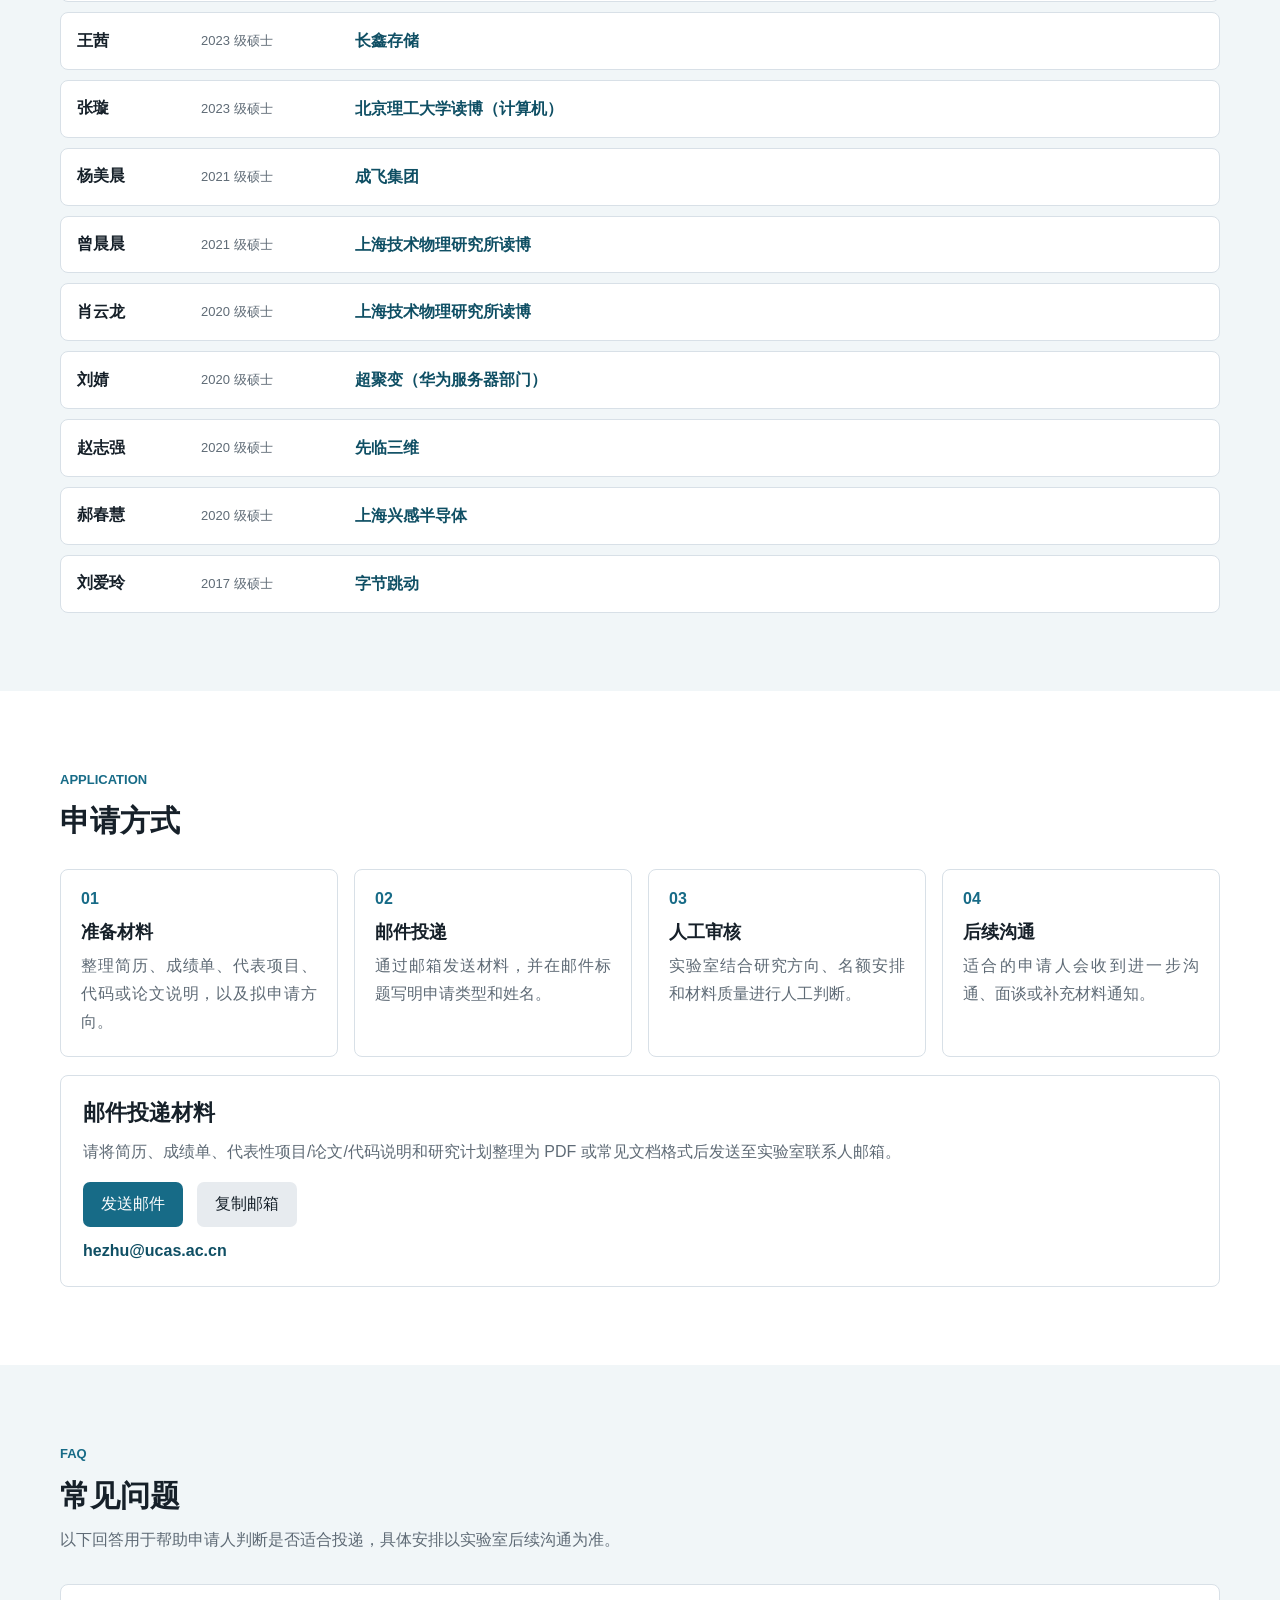
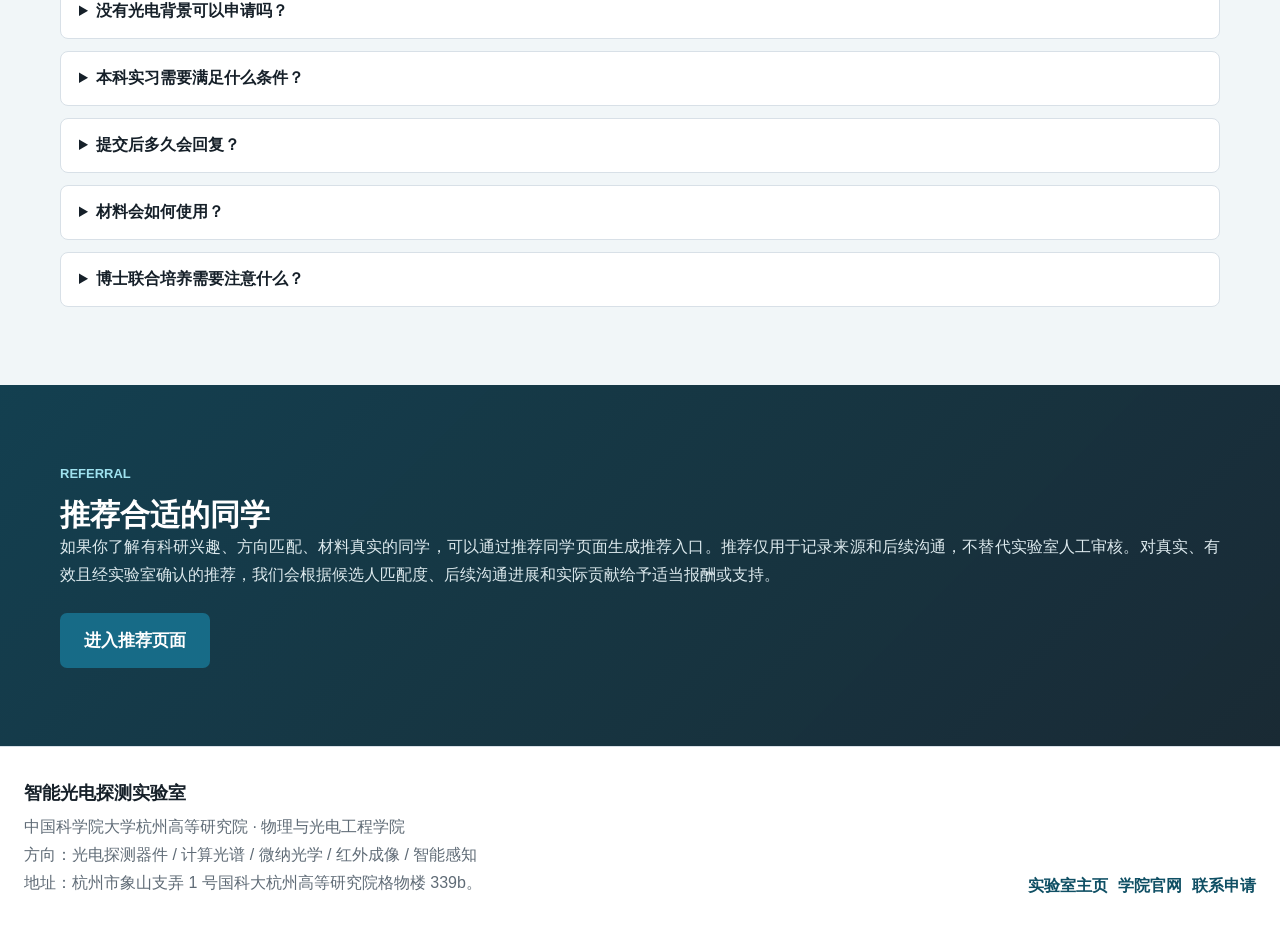
==== commit fcb82e9b: "Reuse footer and reorder application section" ====
--- a/index.html
+++ b/index.html
@@ -125,9 +125,9 @@
       <div class="section-head">
         <p class="eyebrow">Application</p>
         <h2>申请方式</h2>
-        <p>当前 GitHub Pages 版本为静态主页，不收集简历、不上传附件、不保存个人信息。请通过邮件主动投递材料，实验室人工查看后再沟通。</p>
       </div>
       <div class="apply-layout">
+        <div class="process-list" id="process-list"></div>
         <article class="apply-card">
           <h3>邮件投递材料</h3>
           <p>请将简历、成绩单、代表性项目/论文/代码说明和研究计划整理为 PDF 或常见文档格式后发送至实验室联系人邮箱。</p>
@@ -135,7 +135,6 @@
           <button class="secondary light" id="copy-email" type="button">复制邮箱</button>
           <p class="email-line">hezhu@ucas.ac.cn</p>
         </article>
-        <div class="process-list" id="process-list"></div>
       </div>
     </section>
 
--- a/static.css
+++ b/static.css
@@ -102,8 +102,7 @@
 
 .nav,
 .hero-inner,
-.page-section > *,
-.footer {
+.page-section > * {
   max-width: 1160px;
   margin-inline: auto;
 }
@@ -325,6 +324,10 @@
   text-transform: uppercase;
 }
 
+.section-head .eyebrow {
+  color: var(--accent);
+}
+
 h2 {
   font-size: 30px;
   line-height: 1.2;
@@ -346,6 +349,8 @@
 }
 
 .research-card,
+.card-head,
+.intro-strip article,
 .benefit-grid article,
 .resource-layout article,
 .outcome-grid article,
@@ -356,6 +361,9 @@
 .apply-card,
 .publication-card,
 .program-detail,
+.program-tabs button,
+.reward-table,
+.standalone-note,
 .faq-list details {
   border: 1px solid var(--line);
   border-radius: 8px;
@@ -365,6 +373,8 @@
 
 .research-card:hover,
 .research-card:focus,
+.card-head:hover,
+.intro-strip article:hover,
 .benefit-grid article:hover,
 .resource-layout article:hover,
 .outcome-grid article:hover,
@@ -375,6 +385,9 @@
 .apply-card:hover,
 .publication-card:hover,
 .program-detail:hover,
+.program-tabs button:hover,
+.reward-table:hover,
+.standalone-note:hover,
 .faq-list details:hover {
   transform: translateY(-4px);
   border-color: rgba(23, 107, 135, 0.42);
@@ -445,10 +458,7 @@
 
 .program-tabs button {
   min-height: 124px;
-  border: 1px solid var(--line);
-  border-radius: 8px;
   padding: 16px;
-  background: #fff;
   color: var(--ink);
   text-align: left;
   cursor: pointer;
@@ -457,7 +467,10 @@
 .program-tabs button:hover,
 .program-tabs button.active {
   border-color: rgba(23, 107, 135, 0.46);
-  box-shadow: 0 14px 26px rgba(22, 32, 41, 0.08);
+}
+
+.program-tabs button.active {
+  outline: 2px solid rgba(23, 107, 135, 0.18);
 }
 
 .program-tabs span,
@@ -469,7 +482,7 @@
 .program-tabs span {
   margin-bottom: 10px;
   font-size: 17px;
-  font-weight: 900;
+  font-weight: 800;
   line-height: 1.35;
 }
 
@@ -487,6 +500,11 @@
 
 .program-detail {
   padding: 24px;
+}
+
+.program-detail-main,
+.program-note {
+  max-width: none;
 }
 
 .program-detail-main span {
@@ -494,20 +512,23 @@
   margin-bottom: 8px;
   color: var(--accent);
   font-size: 13px;
-  font-weight: 900;
+  font-weight: 800;
 }
 
 .program-detail-main h3 {
   font-size: 24px;
+  line-height: 1.32;
 }
 
 .program-stipend {
+  max-width: none;
   margin: 16px 0;
   padding: 12px;
   border-left: 4px solid var(--accent);
   background: var(--soft);
   color: var(--accent-dark);
-  font-weight: 900;
+  font-weight: 800;
+  line-height: 1.55;
 }
 
 .program-detail-grid {
@@ -529,6 +550,8 @@
   margin-top: 12px;
   padding-top: 12px;
   border-top: 1px solid var(--line);
+  white-space: pre-line;
+  overflow-wrap: anywhere;
 }
 
 .benefit-grid article,
@@ -577,7 +600,7 @@
 }
 
 .resource-layout {
-  grid-template-columns: repeat(3, minmax(0, 1fr));
+  grid-template-columns: repeat(2, minmax(0, 1fr));
 }
 
 .resource-layout h3 {
@@ -623,7 +646,7 @@
 
 .apply-layout {
   display: grid;
-  grid-template-columns: minmax(280px, 0.8fr) minmax(0, 1.2fr);
+  grid-template-columns: 1fr;
   gap: 18px;
   align-items: start;
 }
@@ -653,7 +676,7 @@
 
 .process-list {
   display: grid;
-  grid-template-columns: repeat(2, minmax(0, 1fr));
+  grid-template-columns: repeat(4, minmax(0, 1fr));
   gap: 16px;
 }
 
@@ -685,8 +708,6 @@
 }
 
 .intro-strip article {
-  border: 1px solid var(--line);
-  border-radius: 8px;
   background: #fff;
 }
 
@@ -734,14 +755,26 @@
   font-weight: 900;
 }
 
-.referral-section .eyebrow,
 .referral-section h2 {
   color: #fff;
+}
+
+.ambassador-hero .eyebrow,
+.referral-section .eyebrow {
+  color: #9fe2ef;
 }
 
 .referral-section .section-head p,
 .compliance-note {
   color: #dce9ed;
+}
+
+.referral-section p {
+  color: #dce9ed;
+}
+
+.ambassador-page #start {
+  background: #f1f6f8;
 }
 
 .reward-detail-section {
@@ -954,6 +987,8 @@
 }
 
 .footer {
+  width: 100%;
+  max-width: none;
   display: grid;
   grid-template-columns: minmax(0, 1.3fr) minmax(260px, 0.7fr);
   gap: 20px;
@@ -962,6 +997,10 @@
   color: var(--muted);
   background: #fff;
   align-items: end;
+}
+
+.footer p {
+  text-align: left;
 }
 
 .footer strong {
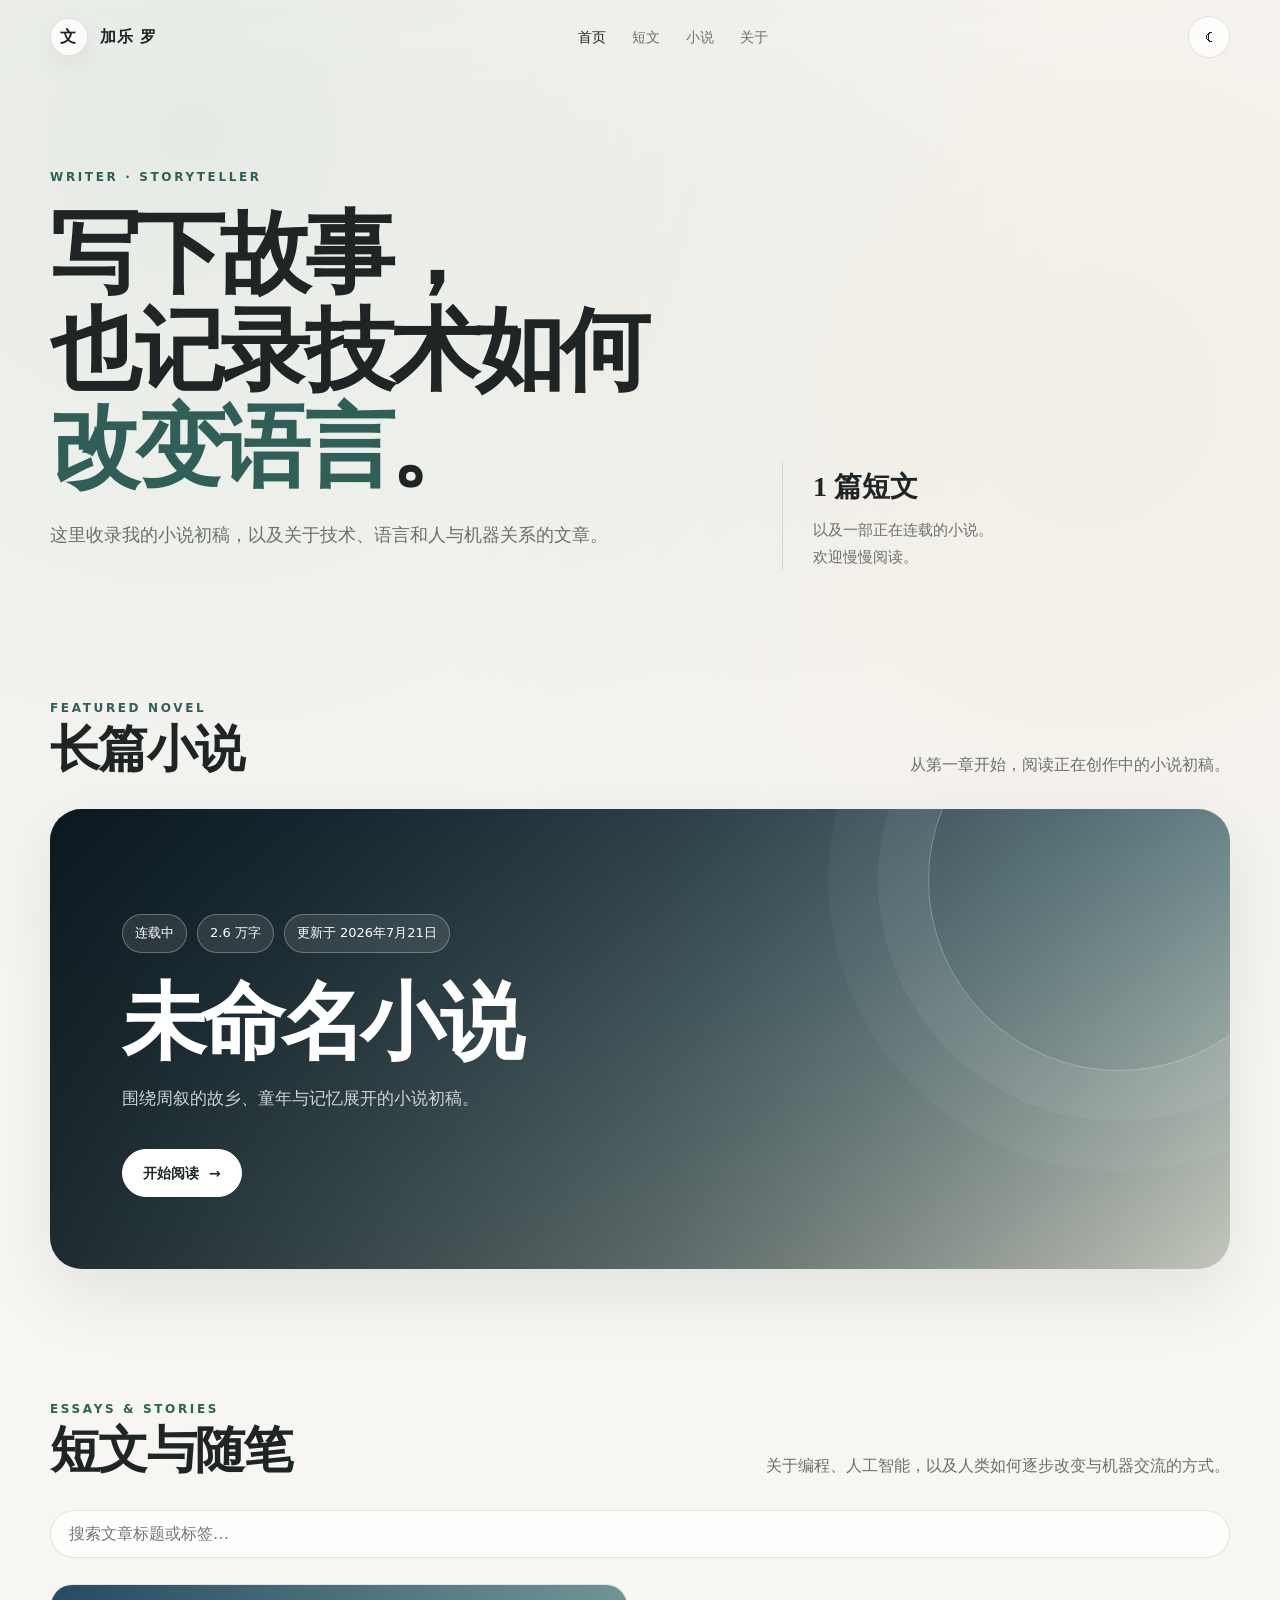
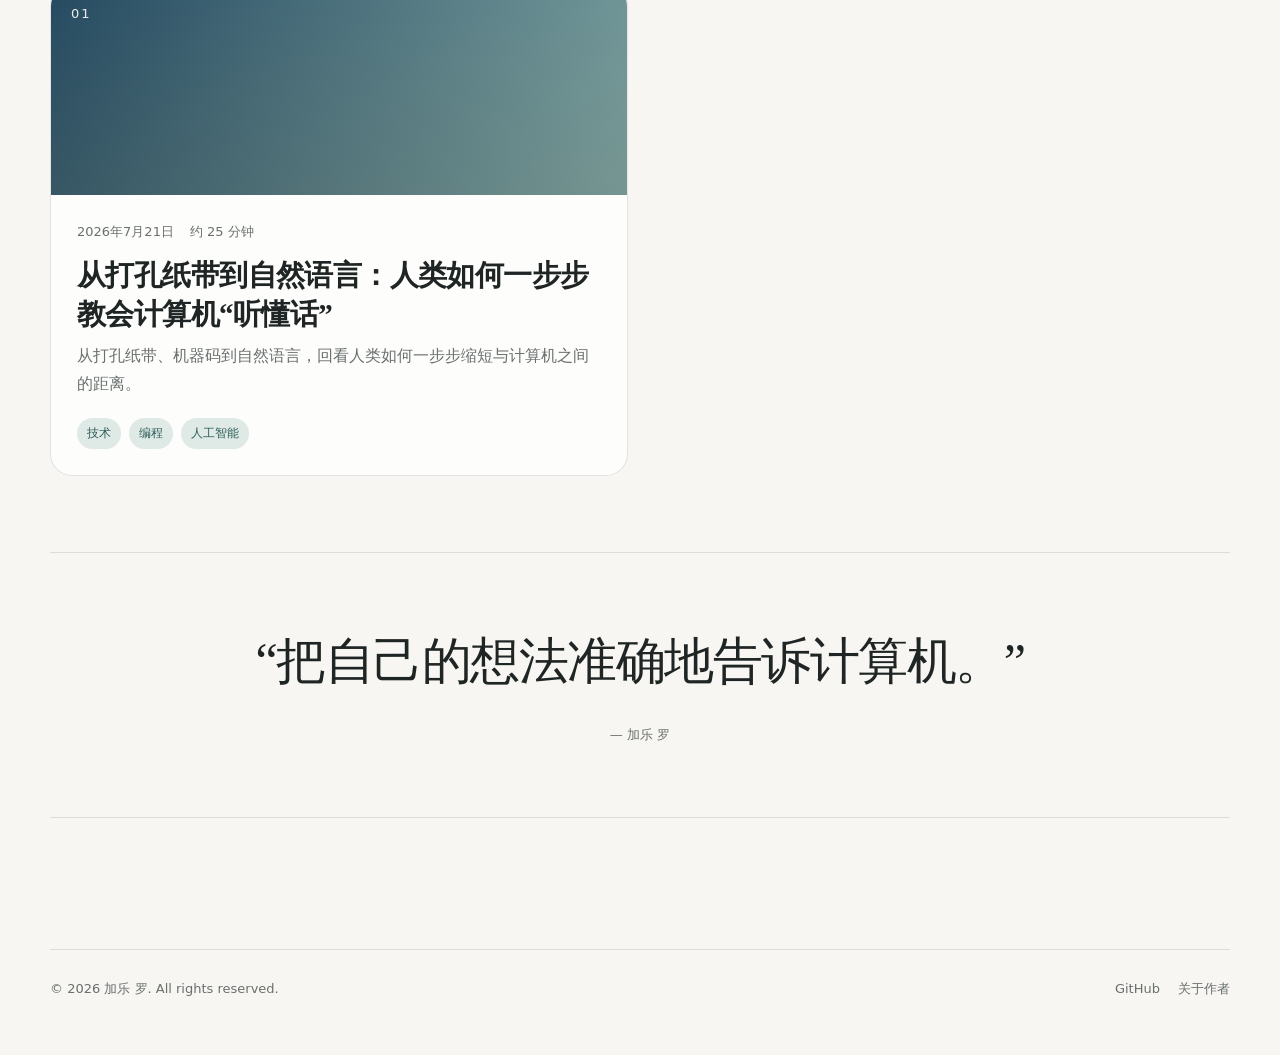
==== commit 1031c385: "Publish writing portfolio" ====
--- a/index.html
+++ b/index.html
@@ -1,197 +1,99 @@
 <!doctype html>
 <html lang="zh-CN">
-
 <head>
-  <meta charset="utf-8" />
-  <meta name="viewport" content="width=device-width, initial-scale=1" />
-  <meta name="description" content="智能光电探测实验室招生与学术交流静态主页，面向光电探测器件、计算光谱、微纳光学、红外成像和智能感知方向。" />
-  <title>智能光电探测实验室招生与学术交流</title>
-  <link rel="stylesheet" href="./static.css" />
+  <meta charset="utf-8">
+  <meta name="viewport" content="width=device-width,initial-scale=1">
+  <meta name="description" content="小说初稿与技术随笔。">
+  <title>加乐 罗 · 作品集</title>
+  <link rel="stylesheet" href="assets/style.css">
 </head>
-
 <body>
-  <header class="hero" id="top">
-    <canvas id="photonic-canvas" aria-hidden="true"></canvas>
-    <nav class="nav" aria-label="主导航">
-      <a class="brand" href="#top" aria-label="返回首页">
-        <span class="brand-mark">光</span>
-        <span>智能光电探测实验室</span>
-      </a>
-      <button class="nav-toggle" type="button" aria-label="展开导航" aria-expanded="false">
-        <span></span><span></span><span></span>
-      </button>
-      <div class="nav-links" id="nav-links">
-        <a href="#lab">实验室简介</a>
-        <a href="#research">研究方向</a>
-        <a href="#programs">招生项目</a>
-        <a href="#support">培养支持</a>
-        <a href="#platform">平台成果</a>
-        <a href="#outcomes">学生去向</a>
-        <a href="#apply">申请方式</a>
-        <a href="#referral">推荐说明</a>
-      </div>
-    </nav>
-    <section class="hero-inner">
-      <p class="hero-school">中国科学院大学杭州高等研究院</p>
-      <p class="hero-college">物理与光电工程学院</p>
-      <h1>
-        <span>智能光电探测器件</span>
-        <span>计算光谱与微纳光学</span>
-        <span>红外成像和智能感知</span>
-      </h1>
-      <p class="lead">
-        面向光电探测器件、计算光谱、微纳光学、红外成像和智能感知方向，开放本科实习、保研/考研交流、博士联合培养和博士后申请。
-      </p>
-      <p class="hero-audience">
-        适合有物理、光学、微电子、材料、电子信息、计算机、人工智能等背景，愿意长期参与科研训练的同学和青年学者。
-      </p>
-      <div class="hero-tags" aria-label="研究关键词">
-        <span>红外光谱芯片</span>
-        <span>计算光谱成像</span>
-        <span>微纳光学结构</span>
-        <span>智能感知算法</span>
-      </div>
-      <div class="hero-actions">
-        <a class="primary" href="#apply">查看申请方式</a>
-        <a class="secondary" href="#research">了解研究方向</a>
-      </div>
-    </section>
+  <header class="site-header">
+    <div class="container nav">
+      <a class="brand" href="index.html"><span class="brand-mark">文</span><span data-profile="name">你的笔名</span></a>
+      <nav class="nav-links" aria-label="主导航">
+        <a class="active" href="index.html">首页</a>
+        <a href="#essays">短文</a>
+        <a href="novel.html">小说</a>
+        <a href="about.html">关于</a>
+      </nav>
+      <button class="icon-button" type="button" data-theme-toggle aria-label="切换主题">☾</button>
+    </div>
   </header>
 
   <main>
-    <section class="page-section" id="lab">
-      <div class="section-head card-head">
-        <p class="eyebrow">Lab</p>
-        <h2>实验室简介</h2>
-        <p>
-          国科大杭州高等研究院（杭高院）是杭州市属事业单位，同时也是中国科学院大学（国科大）直属二级学院。本实验室凝聚了包括多名国家杰青在内的人才梯队。实验室具备一流的仪器实验平台，总价值超过 6000
-          万元，能够满足从材料生长、器件制备和器件表征等需求，可完成常见光电探测器、光电芯片的流片研发。
-        </p>
-        <p>
-          主要研究方向包括光谱编码结构及光谱芯片研究、光电探测器件研究、微型光谱仪及算法应用研究，面向光谱探测、智能探测、环境、工业和医学等场景开展交叉研究。
-        </p>
+    <section class="hero">
+      <div class="container hero-grid">
+        <div>
+          <div class="eyebrow">Writer · Storyteller</div>
+          <h1>写下故事，<br>也记录技术如何<em>改变语言</em>。</h1>
+          <p class="hero-copy" data-profile="bio"></p>
+        </div>
+        <aside class="hero-aside">
+          <strong data-essay-count>4 篇短文</strong>
+          以及一部正在连载的小说。<br>
+          欢迎慢慢阅读。
+        </aside>
       </div>
     </section>
 
-    <section class="page-section alt" id="research">
-      <div class="section-head">
-        <p class="eyebrow">Research</p>
-        <h2>研究方向</h2>
-        <p>方向覆盖器件、系统、算法和应用场景，适合希望把物理机制、芯片平台和 AI 方法结合起来做科研的同学。</p>
-      </div>
-      <div class="research-grid" id="research-grid"></div>
-    </section>
+    <section class="section">
+      <div class="container">
+        <div class="section-head">
+          <div>
+            <div class="eyebrow">Featured Novel</div>
+            <h2 class="section-title">长篇小说</h2>
+          </div>
+          <p class="section-note">从第一章开始，阅读正在创作中的小说初稿。</p>
+        </div>
 
-    <section class="page-section" id="programs">
-      <div class="section-head">
-        <p class="eyebrow">Programs</p>
-        <h2>招生项目与支持</h2>
-      </div>
-      <div class="program-tabs" id="program-tabs" role="tablist" aria-label="招生项目"></div>
-      <article class="program-detail" id="program-detail"></article>
-    </section>
-
-    <section class="page-section alt" id="support">
-      <div class="section-head">
-        <p class="eyebrow">Support</p>
-        <h2>培养与科研支持</h2>
-        <p>实验室重视长期科研训练、规范指导和稳定资源支持。具体培养安排、经费支持和合作方式以申请阶段沟通及学校政策为准。</p>
-      </div>
-      <div class="benefit-grid" id="support-grid"></div>
-    </section>
-
-    <section class="page-section" id="platform">
-      <div class="section-head">
-        <p class="eyebrow">Platform</p>
-        <h2>科研平台与代表成果</h2>
-      </div>
-      <div class="resource-layout" id="resource-list"></div>
-      <article class="publication-card">
-        <h3>代表成果与项目基础</h3>
-        <ul id="achievement-list"></ul>
-      </article>
-    </section>
-
-    <section class="page-section alt" id="outcomes">
-      <div class="section-head">
-        <p class="eyebrow">Alumni</p>
-        <h2>部分学生发展去向</h2>
-        <p>毕业生去向覆盖互联网大厂、科研院所、芯片/制造企业和继续深造。</p>
-      </div>
-      <div class="outcome-grid" id="outcome-list"></div>
-    </section>
-
-    <section class="page-section" id="apply">
-      <div class="section-head">
-        <p class="eyebrow">Application</p>
-        <h2>申请方式</h2>
-      </div>
-      <div class="apply-layout">
-        <div class="process-list" id="process-list"></div>
-        <article class="apply-card">
-          <h3>邮件投递材料</h3>
-          <p>请将简历、成绩单、代表性项目/论文/代码说明和研究计划整理为 PDF 或常见文档格式后发送至实验室联系人邮箱。</p>
-          <a class="primary" id="mail-link" href="mailto:hezhu@ucas.ac.cn?subject=智能光电探测实验室申请">发送邮件</a>
-          <button class="secondary light" id="copy-email" type="button">复制邮箱</button>
-          <p class="email-line">hezhu@ucas.ac.cn</p>
+        <article class="novel-card" data-novel-card>
+          <div class="novel-content">
+            <div class="novel-meta">
+              <span class="pill" data-novel-status></span>
+              <span class="pill" data-novel-words></span>
+              <span class="pill" data-novel-updated></span>
+            </div>
+            <h3 data-novel-title></h3>
+            <p data-novel-desc></p>
+            <a class="button button-light" href="novel.html">开始阅读 <span aria-hidden="true">→</span></a>
+          </div>
         </article>
       </div>
     </section>
 
-    <section class="page-section alt" id="faq">
-      <div class="section-head">
-        <p class="eyebrow">FAQ</p>
-        <h2>常见问题</h2>
-        <p>以下回答用于帮助申请人判断是否适合投递，具体安排以实验室后续沟通为准。</p>
+    <section class="section" id="essays">
+      <div class="container">
+        <div class="section-head">
+          <div>
+            <div class="eyebrow">Essays & Stories</div>
+            <h2 class="section-title">短文与随笔</h2>
+          </div>
+          <p class="section-note">关于编程、人工智能，以及人类如何逐步改变与机器交流的方式。</p>
+        </div>
+        <div class="toolbar">
+          <input class="search" data-search type="search" placeholder="搜索文章标题或标签…" aria-label="搜索文章">
+        </div>
+        <div class="essay-grid" data-essay-grid></div>
       </div>
-      <div class="faq-list" id="faq-list"></div>
     </section>
 
-    <section class="page-section referral-section" id="referral">
-      <div class="ambassador-layout">
-        <div>
-          <p class="eyebrow">Referral</p>
-          <h2>推荐合适的同学</h2>
-          <p>
-            如果你了解有科研兴趣、方向匹配、材料真实的同学，可以通过推荐同学页面生成推荐入口。推荐仅用于记录来源和后续沟通，不替代实验室人工审核。对真实、有效且经实验室确认的推荐，我们会根据候选人匹配度、后续沟通进展和实际贡献给予适当报酬或支持。
-          </p>
-          <div class="ambassador-actions">
-            <a class="primary ambassador-primary-link" href="./ambassador.html">进入推荐页面</a>
-          </div>
-        </div>
+    <section class="quote-section">
+      <div class="container quote-card">
+        <blockquote>“把自己的想法准确地告诉计算机。”</blockquote>
+        <cite>— <span data-profile="name"></span></cite>
       </div>
     </section>
   </main>
 
-  <div class="research-modal" id="research-modal" aria-hidden="true">
-    <div class="modal-backdrop" data-close-modal></div>
-    <article class="modal-panel" role="dialog" aria-modal="true" aria-labelledby="modal-title">
-      <button class="modal-close" type="button" data-close-modal aria-label="关闭">×</button>
-      <img id="modal-image" alt="" />
-      <div class="modal-content">
-        <p class="eyebrow">Research Detail</p>
-        <h2 id="modal-title"></h2>
-        <p id="modal-short"></p>
-        <ul id="modal-details"></ul>
-      </div>
-    </article>
-  </div>
-
-  <footer class="footer">
-    <div>
-      <strong>智能光电探测实验室</strong>
-      <p>中国科学院大学杭州高等研究院 · 物理与光电工程学院</p>
-      <p>方向：光电探测器件 / 计算光谱 / 微纳光学 / 红外成像 / 智能感知</p>
-      <p>地址：杭州市象山支弄 1 号国科大杭州高等研究院格物楼 339b。</p>
-    </div>
-    <div class="footer-links">
-      <a href="https://anthonyzhu1990.github.io/" target="_blank" rel="noreferrer">实验室主页</a>
-      <a href="http://hias.ucas.ac.cn/" target="_blank" rel="noreferrer">学院官网</a>
-      <a href="#apply">联系申请</a>
+  <footer class="site-footer">
+    <div class="container footer-inner">
+      <span>© <span data-year></span> <span data-profile="name"></span>. All rights reserved.</span>
+      <div class="footer-links"><a data-profile="github" href="#">GitHub</a><a href="about.html">关于作者</a></div>
     </div>
   </footer>
 
-  <script src="./static.js"></script>
+  <script src="assets/content.js"></script>
+  <script src="assets/app.js"></script>
 </body>
-
 </html>
--- a/assets/style.css
+++ b/assets/style.css
@@ -0,0 +1,281 @@
+:root {
+  --bg: #f7f6f2;
+  --surface: rgba(255, 255, 255, 0.78);
+  --surface-solid: #ffffff;
+  --text: #1f2524;
+  --muted: #69706e;
+  --line: rgba(31, 37, 36, 0.12);
+  --accent: #2f5f57;
+  --accent-soft: #dfeae7;
+  --shadow: 0 24px 70px rgba(36, 48, 45, 0.1);
+  --radius-xl: 32px;
+  --radius-lg: 22px;
+  --radius-md: 15px;
+  --content: 1180px;
+  color-scheme: light;
+}
+
+html[data-theme="dark"] {
+  --bg: #101413;
+  --surface: rgba(24, 30, 28, 0.78);
+  --surface-solid: #181e1c;
+  --text: #edf1ef;
+  --muted: #a6afab;
+  --line: rgba(237, 241, 239, 0.12);
+  --accent: #9dc8bd;
+  --accent-soft: #243a35;
+  --shadow: 0 24px 70px rgba(0, 0, 0, 0.3);
+  color-scheme: dark;
+}
+
+* { box-sizing: border-box; }
+
+html { scroll-behavior: smooth; }
+
+body {
+  margin: 0;
+  min-height: 100vh;
+  color: var(--text);
+  background:
+    radial-gradient(circle at 15% 5%, rgba(112, 153, 142, 0.12), transparent 32%),
+    radial-gradient(circle at 85% 15%, rgba(202, 165, 128, 0.1), transparent 28%),
+    var(--bg);
+  font-family: "Noto Serif SC", "Songti SC", "STSong", "SimSun", serif;
+  line-height: 1.75;
+  transition: background 0.25s ease, color 0.25s ease;
+}
+
+button, input, select { font: inherit; }
+
+a { color: inherit; text-decoration: none; }
+
+img { max-width: 100%; display: block; }
+
+.container { width: min(calc(100% - 40px), var(--content)); margin: 0 auto; }
+
+.site-header {
+  position: sticky;
+  top: 0;
+  z-index: 20;
+  border-bottom: 1px solid transparent;
+  backdrop-filter: blur(18px);
+  -webkit-backdrop-filter: blur(18px);
+}
+
+.site-header.scrolled {
+  background: color-mix(in srgb, var(--bg) 84%, transparent);
+  border-color: var(--line);
+}
+
+.nav {
+  min-height: 74px;
+  display: flex;
+  align-items: center;
+  justify-content: space-between;
+  gap: 24px;
+}
+
+.brand { display: inline-flex; align-items: center; gap: 12px; font-weight: 700; letter-spacing: 0.08em; }
+.brand-mark {
+  width: 38px;
+  height: 38px;
+  display: grid;
+  place-items: center;
+  border: 1px solid var(--line);
+  border-radius: 50%;
+  background: var(--surface);
+  box-shadow: 0 8px 24px rgba(0,0,0,.06);
+}
+
+.nav-links { display: flex; align-items: center; gap: 26px; color: var(--muted); font-family: ui-sans-serif, system-ui, sans-serif; font-size: 14px; }
+.nav-links a:hover, .nav-links a.active { color: var(--text); }
+
+.icon-button {
+  width: 42px;
+  height: 42px;
+  border: 1px solid var(--line);
+  border-radius: 50%;
+  color: var(--text);
+  background: var(--surface);
+  cursor: pointer;
+  display: grid;
+  place-items: center;
+  transition: transform .2s ease, background .2s ease;
+}
+.icon-button:hover { transform: translateY(-2px); background: var(--surface-solid); }
+
+.hero { padding: 92px 0 74px; }
+.hero-grid { display: grid; grid-template-columns: 1.2fr .8fr; gap: 60px; align-items: end; }
+.eyebrow { font-family: ui-sans-serif, system-ui, sans-serif; text-transform: uppercase; letter-spacing: .22em; font-size: 12px; color: var(--accent); font-weight: 700; }
+.hero h1 { margin: 18px 0 24px; max-width: 790px; font-size: clamp(46px, 7vw, 90px); line-height: 1.08; letter-spacing: -0.055em; font-weight: 700; }
+.hero h1 em { color: var(--accent); font-style: normal; }
+.hero-copy { max-width: 680px; color: var(--muted); font-size: 18px; }
+.hero-aside { border-left: 1px solid var(--line); padding-left: 30px; color: var(--muted); font-size: 15px; }
+.hero-aside strong { display: block; color: var(--text); font-size: 28px; margin-bottom: 6px; }
+
+.section { padding: 54px 0 76px; }
+.section-head { display: flex; align-items: end; justify-content: space-between; gap: 30px; margin-bottom: 30px; }
+.section-title { margin: 0; font-size: clamp(30px, 4vw, 50px); line-height: 1.2; letter-spacing: -.035em; }
+.section-note { max-width: 520px; color: var(--muted); margin: 0; }
+
+.novel-card {
+  min-height: 460px;
+  position: relative;
+  overflow: hidden;
+  border-radius: var(--radius-xl);
+  padding: clamp(30px, 6vw, 72px);
+  color: white;
+  box-shadow: var(--shadow);
+  display: grid;
+  align-items: end;
+}
+.novel-card::before {
+  content: "";
+  position: absolute;
+  inset: 0;
+  background: linear-gradient(90deg, rgba(5, 15, 20, .78) 0%, rgba(5, 15, 20, .45) 52%, rgba(5, 15, 20, .08) 100%);
+}
+.novel-card::after {
+  content: "";
+  position: absolute;
+  width: 380px;
+  height: 380px;
+  right: -80px;
+  top: -120px;
+  border: 1px solid rgba(255,255,255,.3);
+  border-radius: 50%;
+  box-shadow: 0 0 0 50px rgba(255,255,255,.05), 0 0 0 100px rgba(255,255,255,.035);
+}
+.novel-content { position: relative; z-index: 2; max-width: 650px; }
+.novel-meta { display: flex; flex-wrap: wrap; gap: 10px; font-family: ui-sans-serif, system-ui, sans-serif; font-size: 13px; margin-bottom: 26px; }
+.pill { border: 1px solid rgba(255,255,255,.28); background: rgba(255,255,255,.1); border-radius: 999px; padding: 7px 12px; backdrop-filter: blur(8px); }
+.novel-card h3 { font-size: clamp(44px, 7vw, 84px); margin: 0 0 12px; letter-spacing: -.055em; line-height: 1.05; }
+.novel-card p { color: rgba(255,255,255,.78); font-size: 17px; max-width: 560px; }
+
+.button {
+  display: inline-flex;
+  align-items: center;
+  justify-content: center;
+  gap: 10px;
+  min-height: 48px;
+  padding: 0 20px;
+  border-radius: 999px;
+  border: 1px solid var(--line);
+  background: var(--surface-solid);
+  color: var(--text);
+  font-family: ui-sans-serif, system-ui, sans-serif;
+  font-weight: 650;
+  font-size: 14px;
+  transition: transform .2s ease, box-shadow .2s ease;
+}
+.button:hover { transform: translateY(-2px); box-shadow: 0 10px 25px rgba(0,0,0,.1); }
+.button-light { background: white; color: #1e2a28; border-color: white; margin-top: 18px; }
+.button-ghost { background: transparent; }
+
+.toolbar { display: flex; gap: 12px; flex-wrap: wrap; align-items: center; margin-bottom: 26px; }
+.search {
+  flex: 1 1 280px;
+  min-height: 48px;
+  border: 1px solid var(--line);
+  border-radius: 999px;
+  padding: 0 18px;
+  color: var(--text);
+  background: var(--surface);
+  outline: none;
+}
+.search:focus { border-color: var(--accent); box-shadow: 0 0 0 4px color-mix(in srgb, var(--accent) 18%, transparent); }
+
+.essay-grid { display: grid; grid-template-columns: repeat(2, minmax(0, 1fr)); gap: 24px; }
+.essay-card {
+  border: 1px solid var(--line);
+  border-radius: var(--radius-lg);
+  background: var(--surface);
+  overflow: hidden;
+  transition: transform .25s ease, box-shadow .25s ease, border-color .25s ease;
+}
+.essay-card:hover { transform: translateY(-5px); box-shadow: var(--shadow); border-color: color-mix(in srgb, var(--accent) 38%, var(--line)); }
+.essay-cover { height: 210px; position: relative; overflow: hidden; }
+.essay-cover::after { content: ""; position: absolute; inset: 0; background: linear-gradient(to top, rgba(0,0,0,.15), transparent); }
+.essay-index { position: absolute; left: 20px; top: 18px; z-index: 2; color: rgba(255,255,255,.9); font-family: ui-sans-serif, system-ui, sans-serif; font-size: 13px; letter-spacing: .15em; }
+.essay-body { padding: 26px; }
+.essay-meta { display: flex; flex-wrap: wrap; gap: 10px 16px; color: var(--muted); font-family: ui-sans-serif, system-ui, sans-serif; font-size: 13px; }
+.essay-card h3 { margin: 12px 0 8px; font-size: 29px; line-height: 1.35; letter-spacing: -.02em; }
+.essay-card p { color: var(--muted); margin: 0; }
+.tags { display: flex; flex-wrap: wrap; gap: 8px; margin-top: 20px; }
+.tag { padding: 5px 10px; border-radius: 999px; background: var(--accent-soft); color: var(--accent); font-family: ui-sans-serif, system-ui, sans-serif; font-size: 12px; }
+
+.empty { padding: 60px 0; color: var(--muted); text-align: center; grid-column: 1 / -1; }
+
+.quote-section { padding-bottom: 95px; }
+.quote-card { border-top: 1px solid var(--line); border-bottom: 1px solid var(--line); padding: 70px 0; text-align: center; }
+.quote-card blockquote { margin: 0 auto; max-width: 840px; font-size: clamp(28px, 4vw, 50px); line-height: 1.55; letter-spacing: -.03em; }
+.quote-card cite { display: block; margin-top: 24px; color: var(--muted); font-family: ui-sans-serif, system-ui, sans-serif; font-style: normal; font-size: 13px; }
+
+.site-footer { padding: 36px 0 54px; color: var(--muted); font-family: ui-sans-serif, system-ui, sans-serif; font-size: 13px; }
+.footer-inner { display: flex; align-items: center; justify-content: space-between; gap: 20px; border-top: 1px solid var(--line); padding-top: 28px; }
+.footer-links { display: flex; gap: 18px; }
+
+.page-hero { padding: 75px 0 42px; }
+.page-hero h1 { font-size: clamp(46px, 7vw, 86px); margin: 12px 0; line-height: 1.08; letter-spacing: -.05em; }
+.page-hero p { color: var(--muted); max-width: 720px; font-size: 17px; }
+
+.reader-shell { width: min(calc(100% - 40px), 860px); margin: 0 auto; padding: 54px 0 100px; }
+.reader-header { text-align: center; margin-bottom: 52px; }
+.reader-title { font-size: clamp(40px, 7vw, 74px); line-height: 1.18; letter-spacing: -.05em; margin: 12px 0 20px; }
+.reader-subtitle { color: var(--muted); }
+.reader-meta { display: flex; justify-content: center; flex-wrap: wrap; gap: 10px 18px; margin-top: 20px; color: var(--muted); font-family: ui-sans-serif, system-ui, sans-serif; font-size: 13px; }
+.reader-content { font-size: clamp(18px, 2.2vw, 21px); line-height: 2.05; letter-spacing: .02em; }
+.reader-content p { margin: 0 0 1.6em; }
+.reader-content p:first-child::first-letter { float: left; font-size: 4.3em; line-height: .9; padding: .08em .12em 0 0; color: var(--accent); }
+.reader-actions { display: flex; justify-content: space-between; gap: 14px; margin-top: 60px; padding-top: 28px; border-top: 1px solid var(--line); }
+
+.chapter-layout { display: grid; grid-template-columns: 280px minmax(0, 1fr); gap: 60px; align-items: start; }
+.chapter-nav { position: sticky; top: 104px; border: 1px solid var(--line); border-radius: var(--radius-lg); padding: 20px; background: var(--surface); }
+.chapter-nav h3 { margin: 0 0 14px; font-size: 16px; }
+.chapter-list { display: grid; gap: 6px; }
+.chapter-link { padding: 10px 12px; border-radius: 10px; color: var(--muted); font-size: 14px; font-family: ui-sans-serif, system-ui, sans-serif; }
+.chapter-link:hover, .chapter-link.active { background: var(--accent-soft); color: var(--accent); }
+.chapter-main { min-width: 0; }
+.chapter-main .reader-shell { width: auto; padding-top: 0; }
+
+.about-grid { display: grid; grid-template-columns: .8fr 1.2fr; gap: 60px; align-items: start; padding-bottom: 90px; }
+.profile-card { min-height: 360px; border-radius: var(--radius-xl); padding: 34px; color: white; background: linear-gradient(145deg, #305d56, #152521); display: flex; flex-direction: column; justify-content: space-between; box-shadow: var(--shadow); }
+.profile-seal { width: 82px; height: 82px; border: 1px solid rgba(255,255,255,.3); border-radius: 50%; display: grid; place-items: center; font-size: 28px; }
+.profile-card small { color: rgba(255,255,255,.65); font-family: ui-sans-serif, system-ui, sans-serif; }
+.about-copy { font-size: 19px; color: var(--muted); }
+.about-copy p { margin-top: 0; margin-bottom: 1.4em; }
+.contact-list { margin-top: 28px; display: grid; gap: 10px; font-family: ui-sans-serif, system-ui, sans-serif; font-size: 14px; }
+.contact-list a { color: var(--accent); }
+
+.mobile-menu { display: none; }
+
+@media (max-width: 820px) {
+  .nav-links { display: none; }
+  .hero { padding-top: 64px; }
+  .hero-grid, .about-grid { grid-template-columns: 1fr; gap: 36px; }
+  .hero-aside { border-left: 0; border-top: 1px solid var(--line); padding: 24px 0 0; }
+  .essay-grid { grid-template-columns: 1fr; }
+  .chapter-layout { grid-template-columns: 1fr; gap: 28px; }
+  .chapter-nav { position: static; }
+  .chapter-list { display: flex; overflow-x: auto; padding-bottom: 6px; }
+  .chapter-link { white-space: nowrap; }
+  .section-head { align-items: start; flex-direction: column; }
+  .footer-inner { align-items: flex-start; flex-direction: column; }
+}
+
+@media (max-width: 520px) {
+  .container, .reader-shell { width: min(calc(100% - 28px), var(--content)); }
+  .hero h1 { font-size: 46px; }
+  .novel-card { min-height: 520px; padding: 28px; }
+  .novel-card h3 { font-size: 48px; }
+  .essay-cover { height: 175px; }
+  .essay-card h3 { font-size: 25px; }
+  .reader-content { font-size: 18px; }
+  .reader-actions { flex-direction: column; }
+  .button { width: 100%; }
+}
+
+@media (prefers-reduced-motion: reduce) {
+  html { scroll-behavior: auto; }
+  *, *::before, *::after { animation-duration: .01ms !important; transition-duration: .01ms !important; }
+}
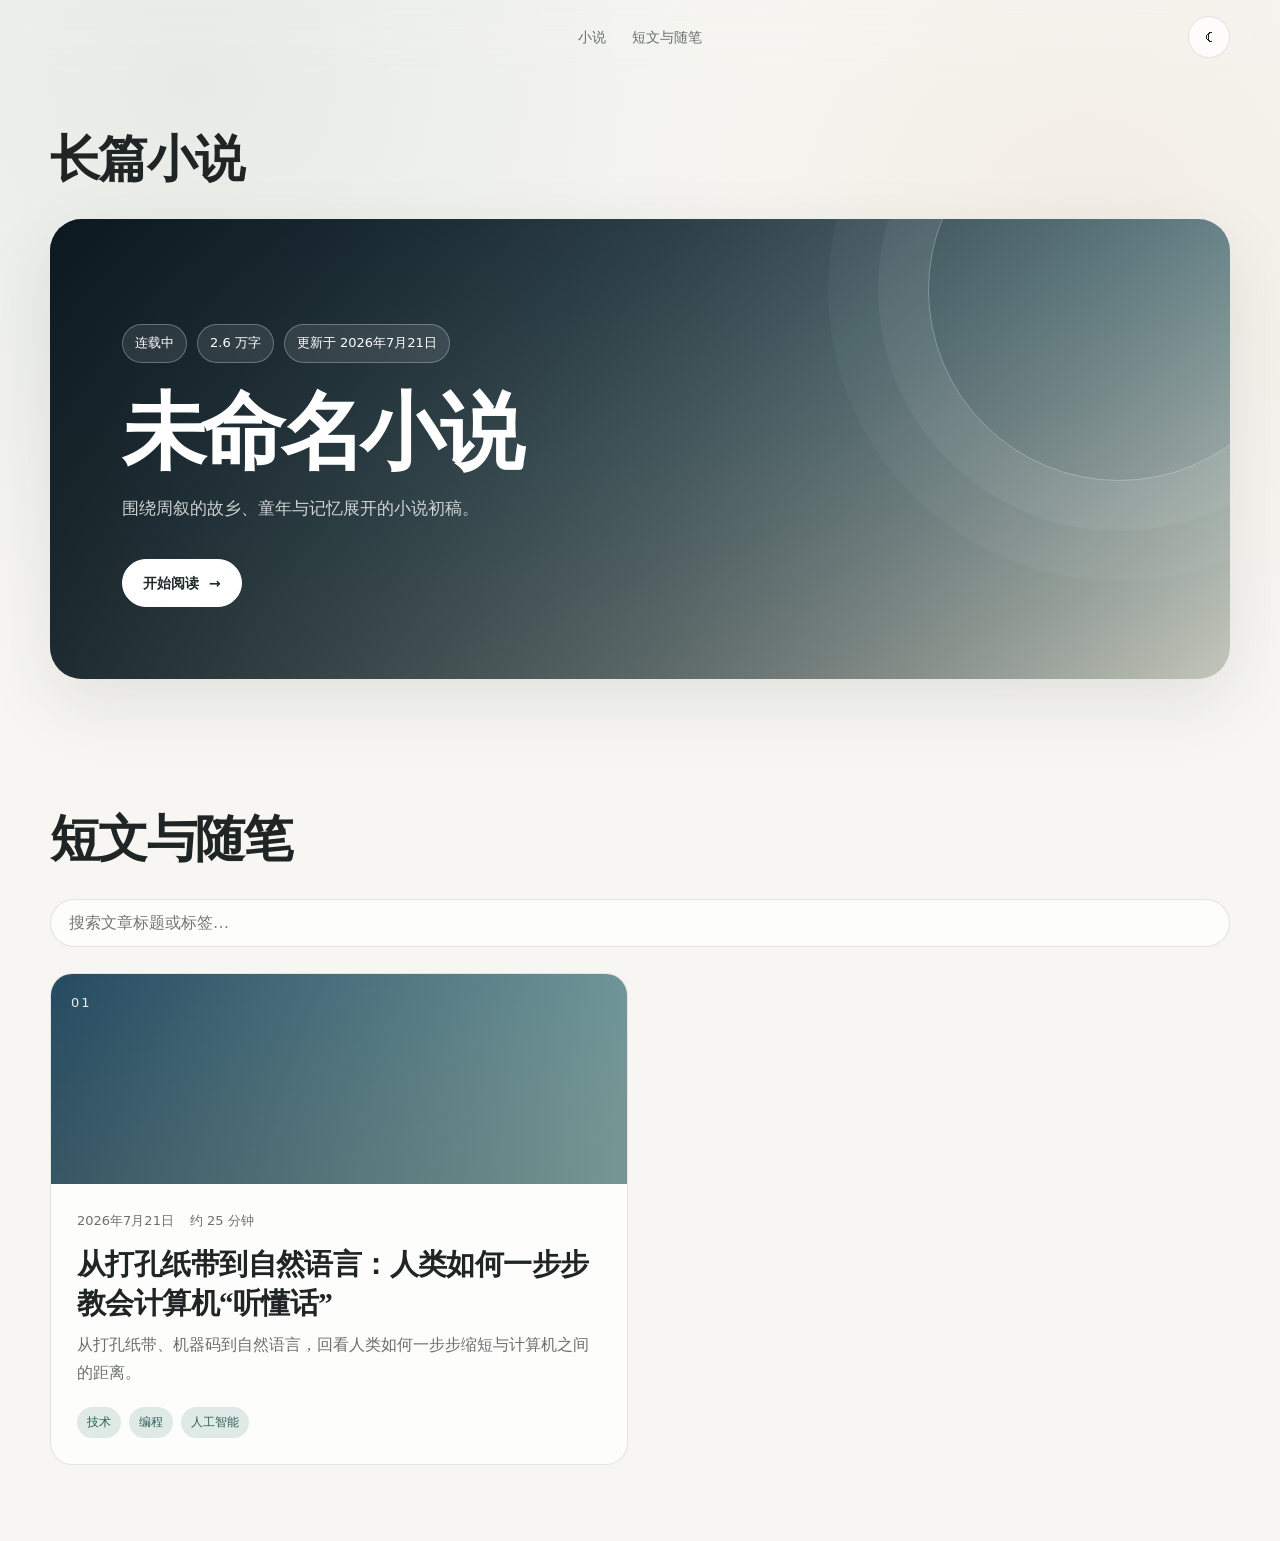
==== commit 24294fe3: "Simplify site navigation" ====
--- a/index.html
+++ b/index.html
@@ -4,47 +4,27 @@
   <meta charset="utf-8">
   <meta name="viewport" content="width=device-width,initial-scale=1">
   <meta name="description" content="小说初稿与技术随笔。">
-  <title>加乐 罗 · 作品集</title>
+  <title>阅读</title>
   <link rel="stylesheet" href="assets/style.css">
 </head>
 <body>
   <header class="site-header">
     <div class="container nav">
-      <a class="brand" href="index.html"><span class="brand-mark">文</span><span data-profile="name">你的笔名</span></a>
       <nav class="nav-links" aria-label="主导航">
-        <a class="active" href="index.html">首页</a>
-        <a href="#essays">短文</a>
         <a href="novel.html">小说</a>
-        <a href="about.html">关于</a>
+        <a href="#essays">短文与随笔</a>
       </nav>
       <button class="icon-button" type="button" data-theme-toggle aria-label="切换主题">☾</button>
     </div>
   </header>
 
   <main>
-    <section class="hero">
-      <div class="container hero-grid">
-        <div>
-          <div class="eyebrow">Writer · Storyteller</div>
-          <h1>写下故事，<br>也记录技术如何<em>改变语言</em>。</h1>
-          <p class="hero-copy" data-profile="bio"></p>
-        </div>
-        <aside class="hero-aside">
-          <strong data-essay-count>4 篇短文</strong>
-          以及一部正在连载的小说。<br>
-          欢迎慢慢阅读。
-        </aside>
-      </div>
-    </section>
-
     <section class="section">
       <div class="container">
         <div class="section-head">
           <div>
-            <div class="eyebrow">Featured Novel</div>
             <h2 class="section-title">长篇小说</h2>
           </div>
-          <p class="section-note">从第一章开始，阅读正在创作中的小说初稿。</p>
         </div>
 
         <article class="novel-card" data-novel-card>
@@ -66,10 +46,8 @@
       <div class="container">
         <div class="section-head">
           <div>
-            <div class="eyebrow">Essays & Stories</div>
             <h2 class="section-title">短文与随笔</h2>
           </div>
-          <p class="section-note">关于编程、人工智能，以及人类如何逐步改变与机器交流的方式。</p>
         </div>
         <div class="toolbar">
           <input class="search" data-search type="search" placeholder="搜索文章标题或标签…" aria-label="搜索文章">
@@ -78,20 +56,7 @@
       </div>
     </section>
 
-    <section class="quote-section">
-      <div class="container quote-card">
-        <blockquote>“把自己的想法准确地告诉计算机。”</blockquote>
-        <cite>— <span data-profile="name"></span></cite>
-      </div>
-    </section>
   </main>
-
-  <footer class="site-footer">
-    <div class="container footer-inner">
-      <span>© <span data-year></span> <span data-profile="name"></span>. All rights reserved.</span>
-      <div class="footer-links"><a data-profile="github" href="#">GitHub</a><a href="about.html">关于作者</a></div>
-    </div>
-  </footer>
 
   <script src="assets/content.js"></script>
   <script src="assets/app.js"></script>
--- a/assets/style.css
+++ b/assets/style.css
@@ -71,26 +71,17 @@
   min-height: 74px;
   display: flex;
   align-items: center;
-  justify-content: space-between;
+  justify-content: center;
   gap: 24px;
-}
-
-.brand { display: inline-flex; align-items: center; gap: 12px; font-weight: 700; letter-spacing: 0.08em; }
-.brand-mark {
-  width: 38px;
-  height: 38px;
-  display: grid;
-  place-items: center;
-  border: 1px solid var(--line);
-  border-radius: 50%;
-  background: var(--surface);
-  box-shadow: 0 8px 24px rgba(0,0,0,.06);
+  position: relative;
 }
 
 .nav-links { display: flex; align-items: center; gap: 26px; color: var(--muted); font-family: ui-sans-serif, system-ui, sans-serif; font-size: 14px; }
 .nav-links a:hover, .nav-links a.active { color: var(--text); }
 
 .icon-button {
+  position: absolute;
+  right: 0;
   width: 42px;
   height: 42px;
   border: 1px solid var(--line);
@@ -211,14 +202,6 @@
 .quote-card blockquote { margin: 0 auto; max-width: 840px; font-size: clamp(28px, 4vw, 50px); line-height: 1.55; letter-spacing: -.03em; }
 .quote-card cite { display: block; margin-top: 24px; color: var(--muted); font-family: ui-sans-serif, system-ui, sans-serif; font-style: normal; font-size: 13px; }
 
-.site-footer { padding: 36px 0 54px; color: var(--muted); font-family: ui-sans-serif, system-ui, sans-serif; font-size: 13px; }
-.footer-inner { display: flex; align-items: center; justify-content: space-between; gap: 20px; border-top: 1px solid var(--line); padding-top: 28px; }
-.footer-links { display: flex; gap: 18px; }
-
-.page-hero { padding: 75px 0 42px; }
-.page-hero h1 { font-size: clamp(46px, 7vw, 86px); margin: 12px 0; line-height: 1.08; letter-spacing: -.05em; }
-.page-hero p { color: var(--muted); max-width: 720px; font-size: 17px; }
-
 .reader-shell { width: min(calc(100% - 40px), 860px); margin: 0 auto; padding: 54px 0 100px; }
 .reader-header { text-align: center; margin-bottom: 52px; }
 .reader-title { font-size: clamp(40px, 7vw, 74px); line-height: 1.18; letter-spacing: -.05em; margin: 12px 0 20px; }
@@ -238,21 +221,12 @@
 .chapter-main { min-width: 0; }
 .chapter-main .reader-shell { width: auto; padding-top: 0; }
 
-.about-grid { display: grid; grid-template-columns: .8fr 1.2fr; gap: 60px; align-items: start; padding-bottom: 90px; }
-.profile-card { min-height: 360px; border-radius: var(--radius-xl); padding: 34px; color: white; background: linear-gradient(145deg, #305d56, #152521); display: flex; flex-direction: column; justify-content: space-between; box-shadow: var(--shadow); }
-.profile-seal { width: 82px; height: 82px; border: 1px solid rgba(255,255,255,.3); border-radius: 50%; display: grid; place-items: center; font-size: 28px; }
-.profile-card small { color: rgba(255,255,255,.65); font-family: ui-sans-serif, system-ui, sans-serif; }
-.about-copy { font-size: 19px; color: var(--muted); }
-.about-copy p { margin-top: 0; margin-bottom: 1.4em; }
-.contact-list { margin-top: 28px; display: grid; gap: 10px; font-family: ui-sans-serif, system-ui, sans-serif; font-size: 14px; }
-.contact-list a { color: var(--accent); }
-
 .mobile-menu { display: none; }
 
 @media (max-width: 820px) {
-  .nav-links { display: none; }
+  .nav-links { gap: 14px; font-size: 13px; }
   .hero { padding-top: 64px; }
-  .hero-grid, .about-grid { grid-template-columns: 1fr; gap: 36px; }
+  .hero-grid { grid-template-columns: 1fr; gap: 36px; }
   .hero-aside { border-left: 0; border-top: 1px solid var(--line); padding: 24px 0 0; }
   .essay-grid { grid-template-columns: 1fr; }
   .chapter-layout { grid-template-columns: 1fr; gap: 28px; }
@@ -260,7 +234,6 @@
   .chapter-list { display: flex; overflow-x: auto; padding-bottom: 6px; }
   .chapter-link { white-space: nowrap; }
   .section-head { align-items: start; flex-direction: column; }
-  .footer-inner { align-items: flex-start; flex-direction: column; }
 }
 
 @media (max-width: 520px) {
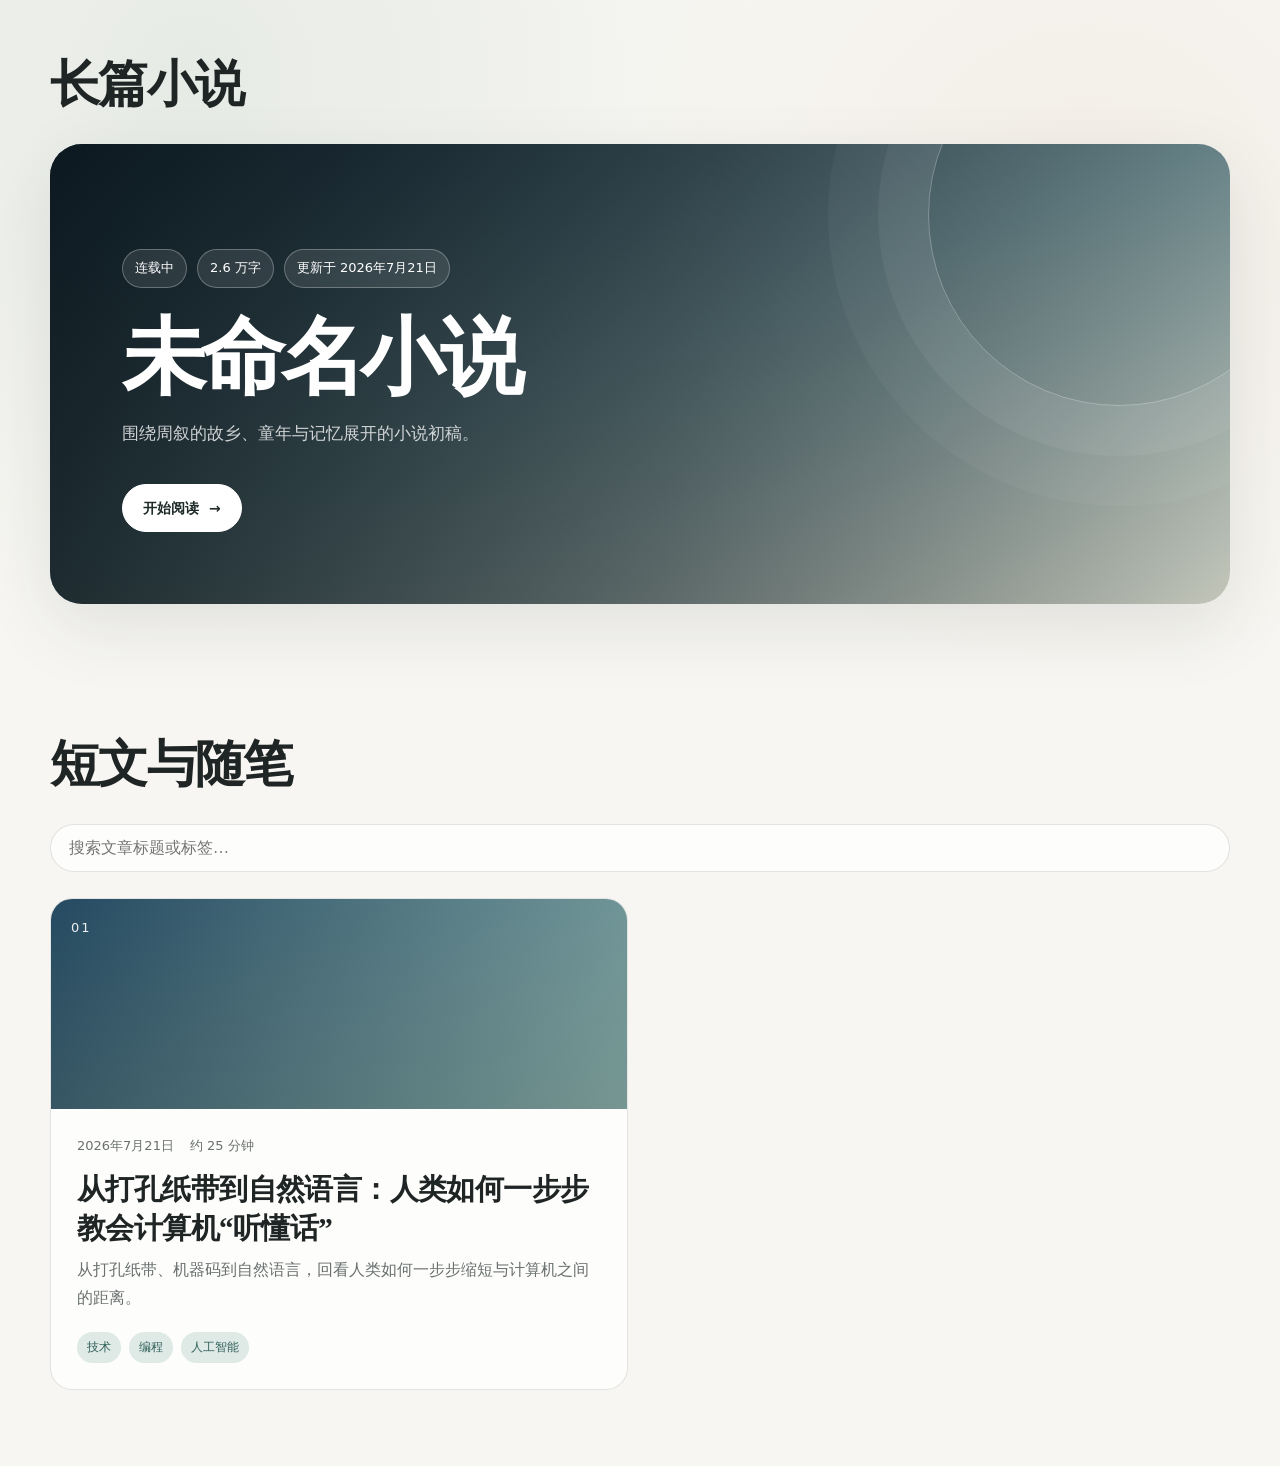
==== commit b7af23fd: "Remove top navigation" ====
--- a/index.html
+++ b/index.html
@@ -8,16 +8,6 @@
   <link rel="stylesheet" href="assets/style.css">
 </head>
 <body>
-  <header class="site-header">
-    <div class="container nav">
-      <nav class="nav-links" aria-label="主导航">
-        <a href="novel.html">小说</a>
-        <a href="#essays">短文与随笔</a>
-      </nav>
-      <button class="icon-button" type="button" data-theme-toggle aria-label="切换主题">☾</button>
-    </div>
-  </header>
-
   <main>
     <section class="section">
       <div class="container">
--- a/assets/style.css
+++ b/assets/style.css
@@ -53,48 +53,6 @@
 
 .container { width: min(calc(100% - 40px), var(--content)); margin: 0 auto; }
 
-.site-header {
-  position: sticky;
-  top: 0;
-  z-index: 20;
-  border-bottom: 1px solid transparent;
-  backdrop-filter: blur(18px);
-  -webkit-backdrop-filter: blur(18px);
-}
-
-.site-header.scrolled {
-  background: color-mix(in srgb, var(--bg) 84%, transparent);
-  border-color: var(--line);
-}
-
-.nav {
-  min-height: 74px;
-  display: flex;
-  align-items: center;
-  justify-content: center;
-  gap: 24px;
-  position: relative;
-}
-
-.nav-links { display: flex; align-items: center; gap: 26px; color: var(--muted); font-family: ui-sans-serif, system-ui, sans-serif; font-size: 14px; }
-.nav-links a:hover, .nav-links a.active { color: var(--text); }
-
-.icon-button {
-  position: absolute;
-  right: 0;
-  width: 42px;
-  height: 42px;
-  border: 1px solid var(--line);
-  border-radius: 50%;
-  color: var(--text);
-  background: var(--surface);
-  cursor: pointer;
-  display: grid;
-  place-items: center;
-  transition: transform .2s ease, background .2s ease;
-}
-.icon-button:hover { transform: translateY(-2px); background: var(--surface-solid); }
-
 .hero { padding: 92px 0 74px; }
 .hero-grid { display: grid; grid-template-columns: 1.2fr .8fr; gap: 60px; align-items: end; }
 .eyebrow { font-family: ui-sans-serif, system-ui, sans-serif; text-transform: uppercase; letter-spacing: .22em; font-size: 12px; color: var(--accent); font-weight: 700; }
@@ -224,7 +182,6 @@
 .mobile-menu { display: none; }
 
 @media (max-width: 820px) {
-  .nav-links { gap: 14px; font-size: 13px; }
   .hero { padding-top: 64px; }
   .hero-grid { grid-template-columns: 1fr; gap: 36px; }
   .hero-aside { border-left: 0; border-top: 1px solid var(--line); padding: 24px 0 0; }
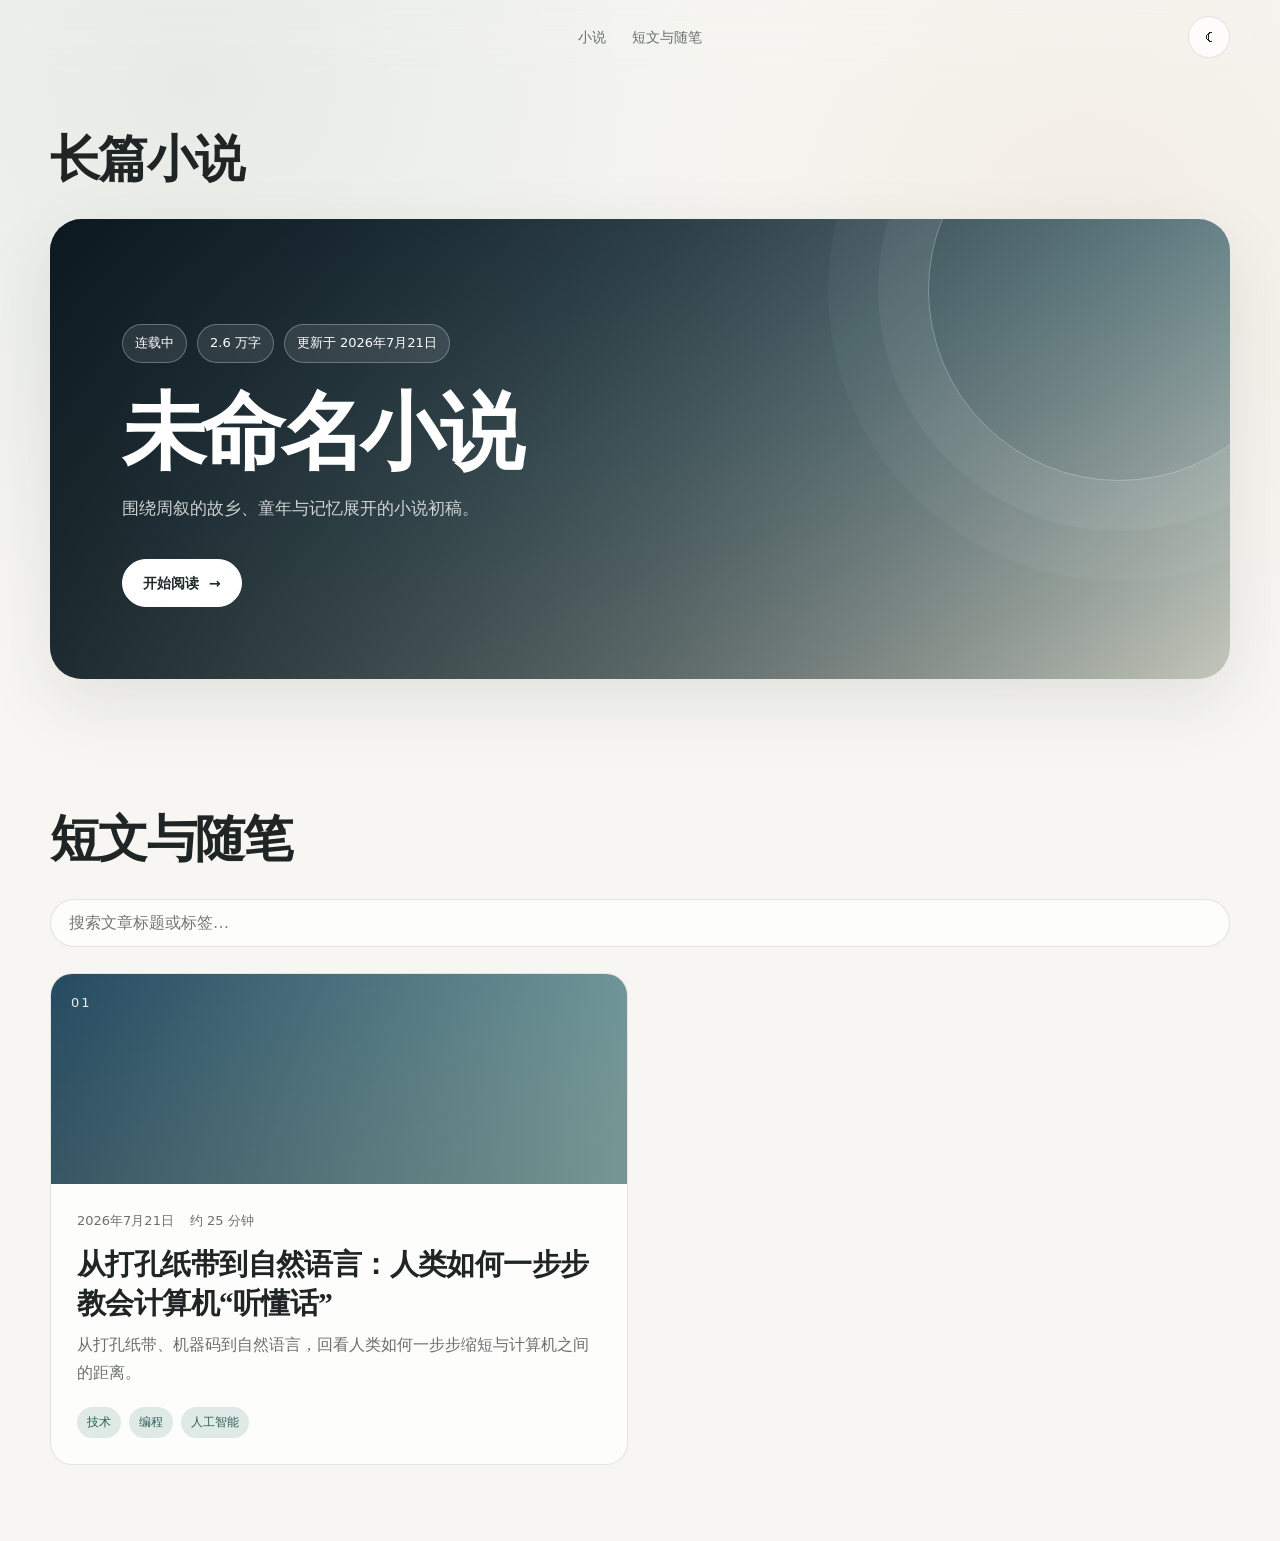
==== commit 782959ce: "Restore top navigation" ====
--- a/index.html
+++ b/index.html
@@ -8,6 +8,16 @@
   <link rel="stylesheet" href="assets/style.css">
 </head>
 <body>
+  <header class="site-header">
+    <div class="container nav">
+      <nav class="nav-links" aria-label="主导航">
+        <a href="novel.html">小说</a>
+        <a href="#essays">短文与随笔</a>
+      </nav>
+      <button class="icon-button" type="button" data-theme-toggle aria-label="切换主题">☾</button>
+    </div>
+  </header>
+
   <main>
     <section class="section">
       <div class="container">
--- a/assets/style.css
+++ b/assets/style.css
@@ -53,6 +53,48 @@
 
 .container { width: min(calc(100% - 40px), var(--content)); margin: 0 auto; }
 
+.site-header {
+  position: sticky;
+  top: 0;
+  z-index: 20;
+  border-bottom: 1px solid transparent;
+  backdrop-filter: blur(18px);
+  -webkit-backdrop-filter: blur(18px);
+}
+
+.site-header.scrolled {
+  background: color-mix(in srgb, var(--bg) 84%, transparent);
+  border-color: var(--line);
+}
+
+.nav {
+  min-height: 74px;
+  display: flex;
+  align-items: center;
+  justify-content: center;
+  gap: 24px;
+  position: relative;
+}
+
+.nav-links { display: flex; align-items: center; gap: 26px; color: var(--muted); font-family: ui-sans-serif, system-ui, sans-serif; font-size: 14px; }
+.nav-links a:hover, .nav-links a.active { color: var(--text); }
+
+.icon-button {
+  position: absolute;
+  right: 0;
+  width: 42px;
+  height: 42px;
+  border: 1px solid var(--line);
+  border-radius: 50%;
+  color: var(--text);
+  background: var(--surface);
+  cursor: pointer;
+  display: grid;
+  place-items: center;
+  transition: transform .2s ease, background .2s ease;
+}
+.icon-button:hover { transform: translateY(-2px); background: var(--surface-solid); }
+
 .hero { padding: 92px 0 74px; }
 .hero-grid { display: grid; grid-template-columns: 1.2fr .8fr; gap: 60px; align-items: end; }
 .eyebrow { font-family: ui-sans-serif, system-ui, sans-serif; text-transform: uppercase; letter-spacing: .22em; font-size: 12px; color: var(--accent); font-weight: 700; }
@@ -182,6 +224,7 @@
 .mobile-menu { display: none; }
 
 @media (max-width: 820px) {
+  .nav-links { gap: 14px; font-size: 13px; }
   .hero { padding-top: 64px; }
   .hero-grid { grid-template-columns: 1fr; gap: 36px; }
   .hero-aside { border-left: 0; border-top: 1px solid var(--line); padding: 24px 0 0; }
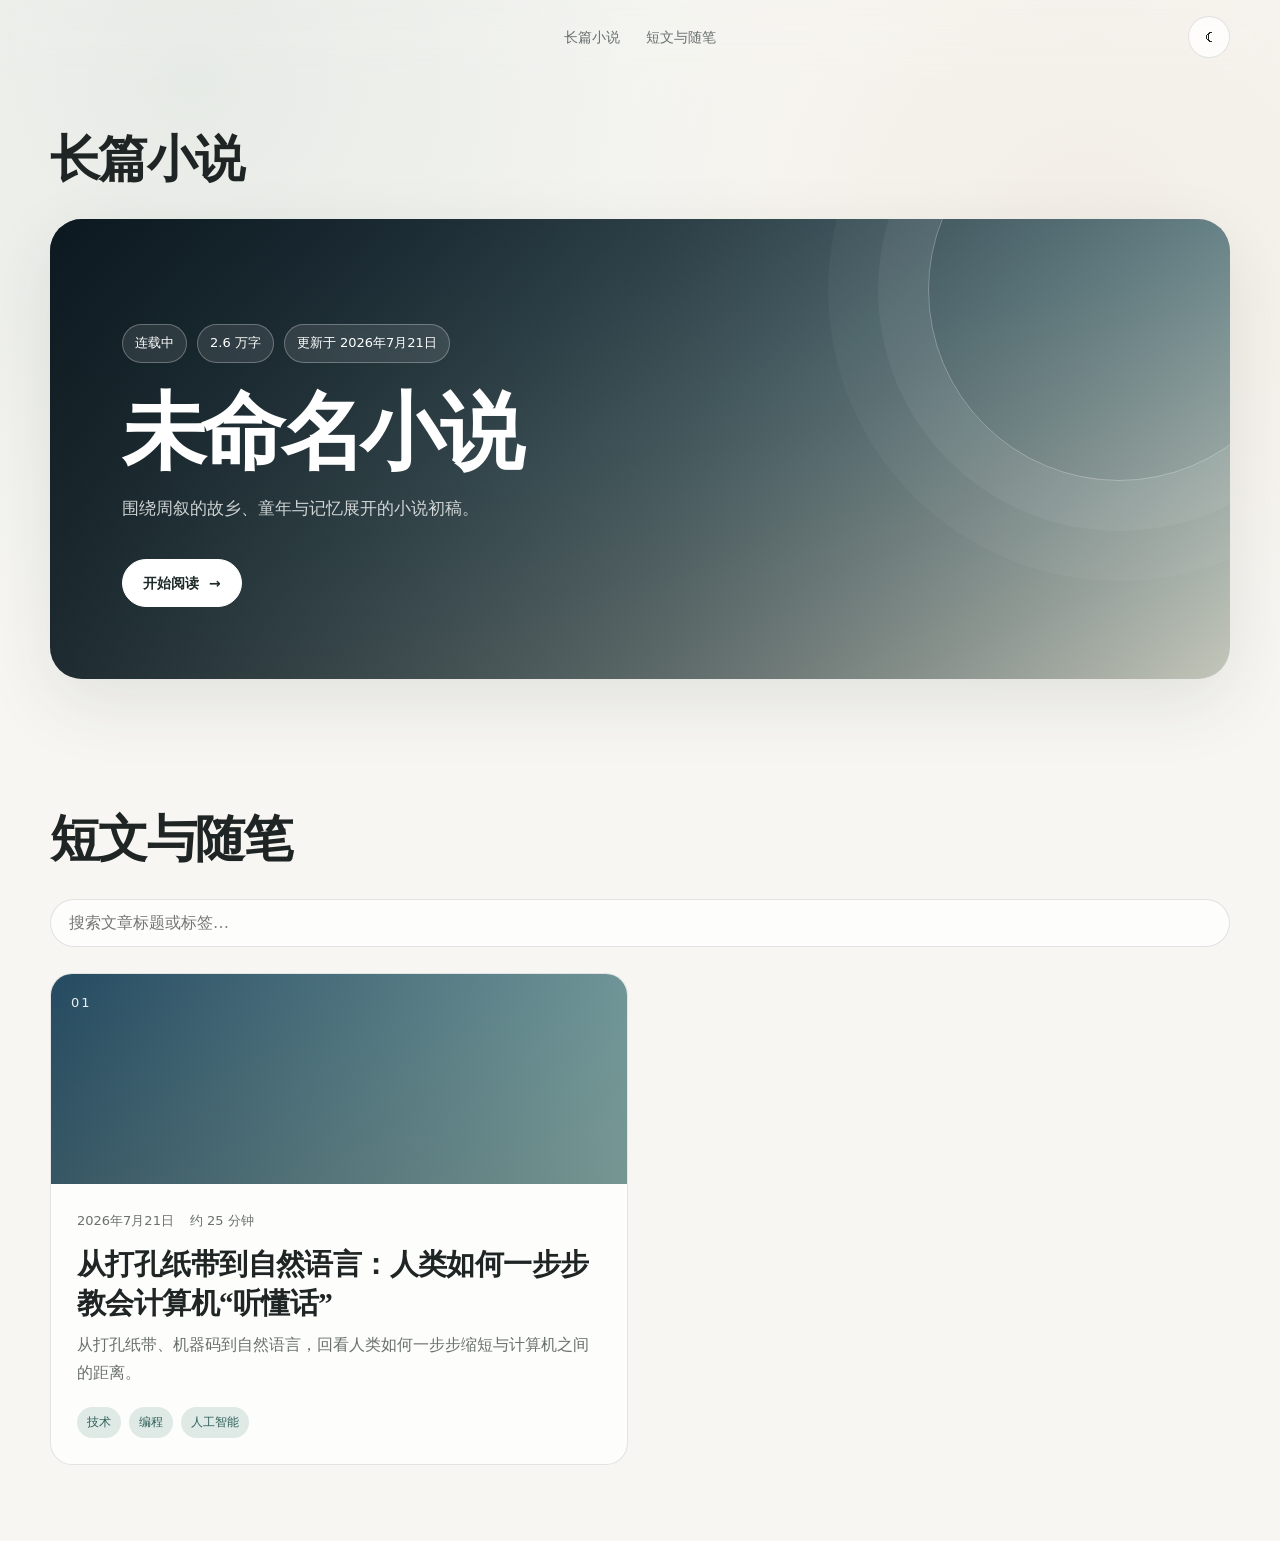
==== commit 9db5e356: "Link navigation to content sections" ====
--- a/index.html
+++ b/index.html
@@ -11,7 +11,7 @@
   <header class="site-header">
     <div class="container nav">
       <nav class="nav-links" aria-label="主导航">
-        <a href="novel.html">小说</a>
+        <a href="#novel">长篇小说</a>
         <a href="#essays">短文与随笔</a>
       </nav>
       <button class="icon-button" type="button" data-theme-toggle aria-label="切换主题">☾</button>
@@ -19,7 +19,7 @@
   </header>
 
   <main>
-    <section class="section">
+    <section class="section" id="novel">
       <div class="container">
         <div class="section-head">
           <div>
